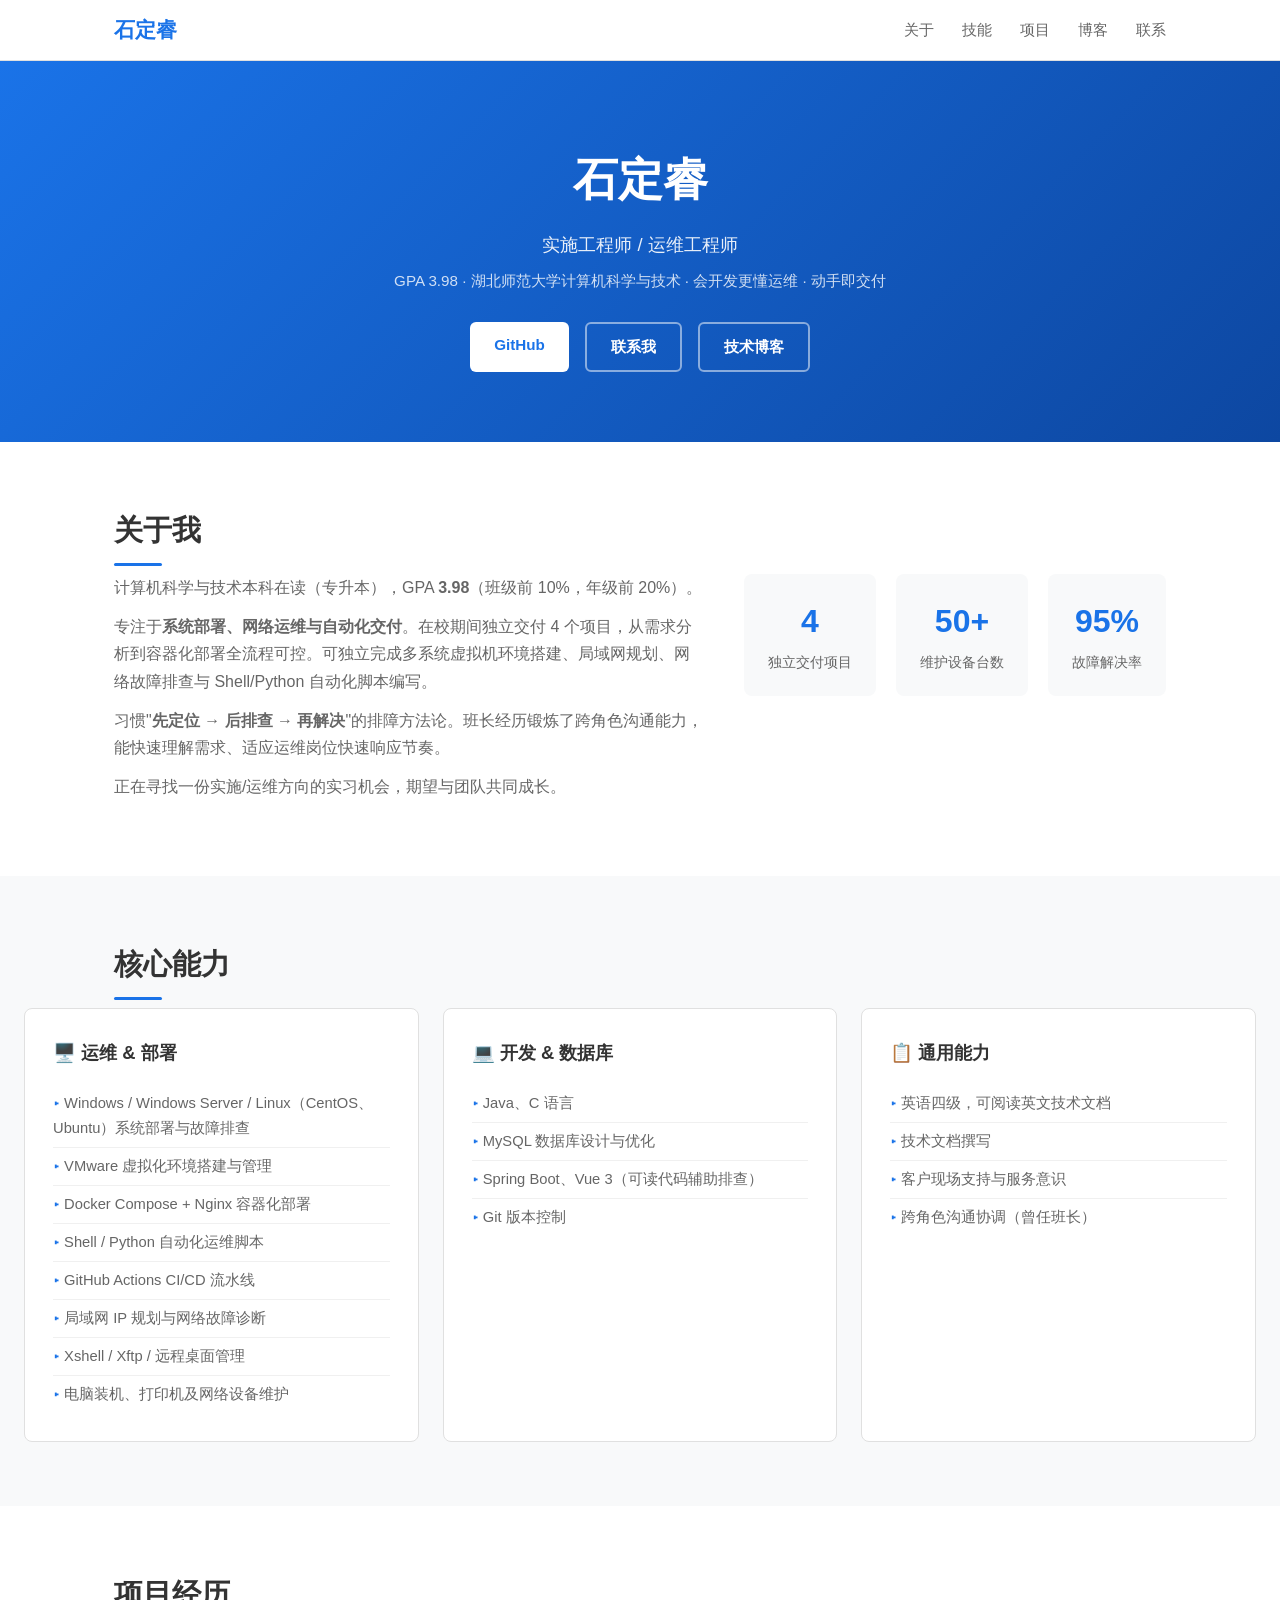
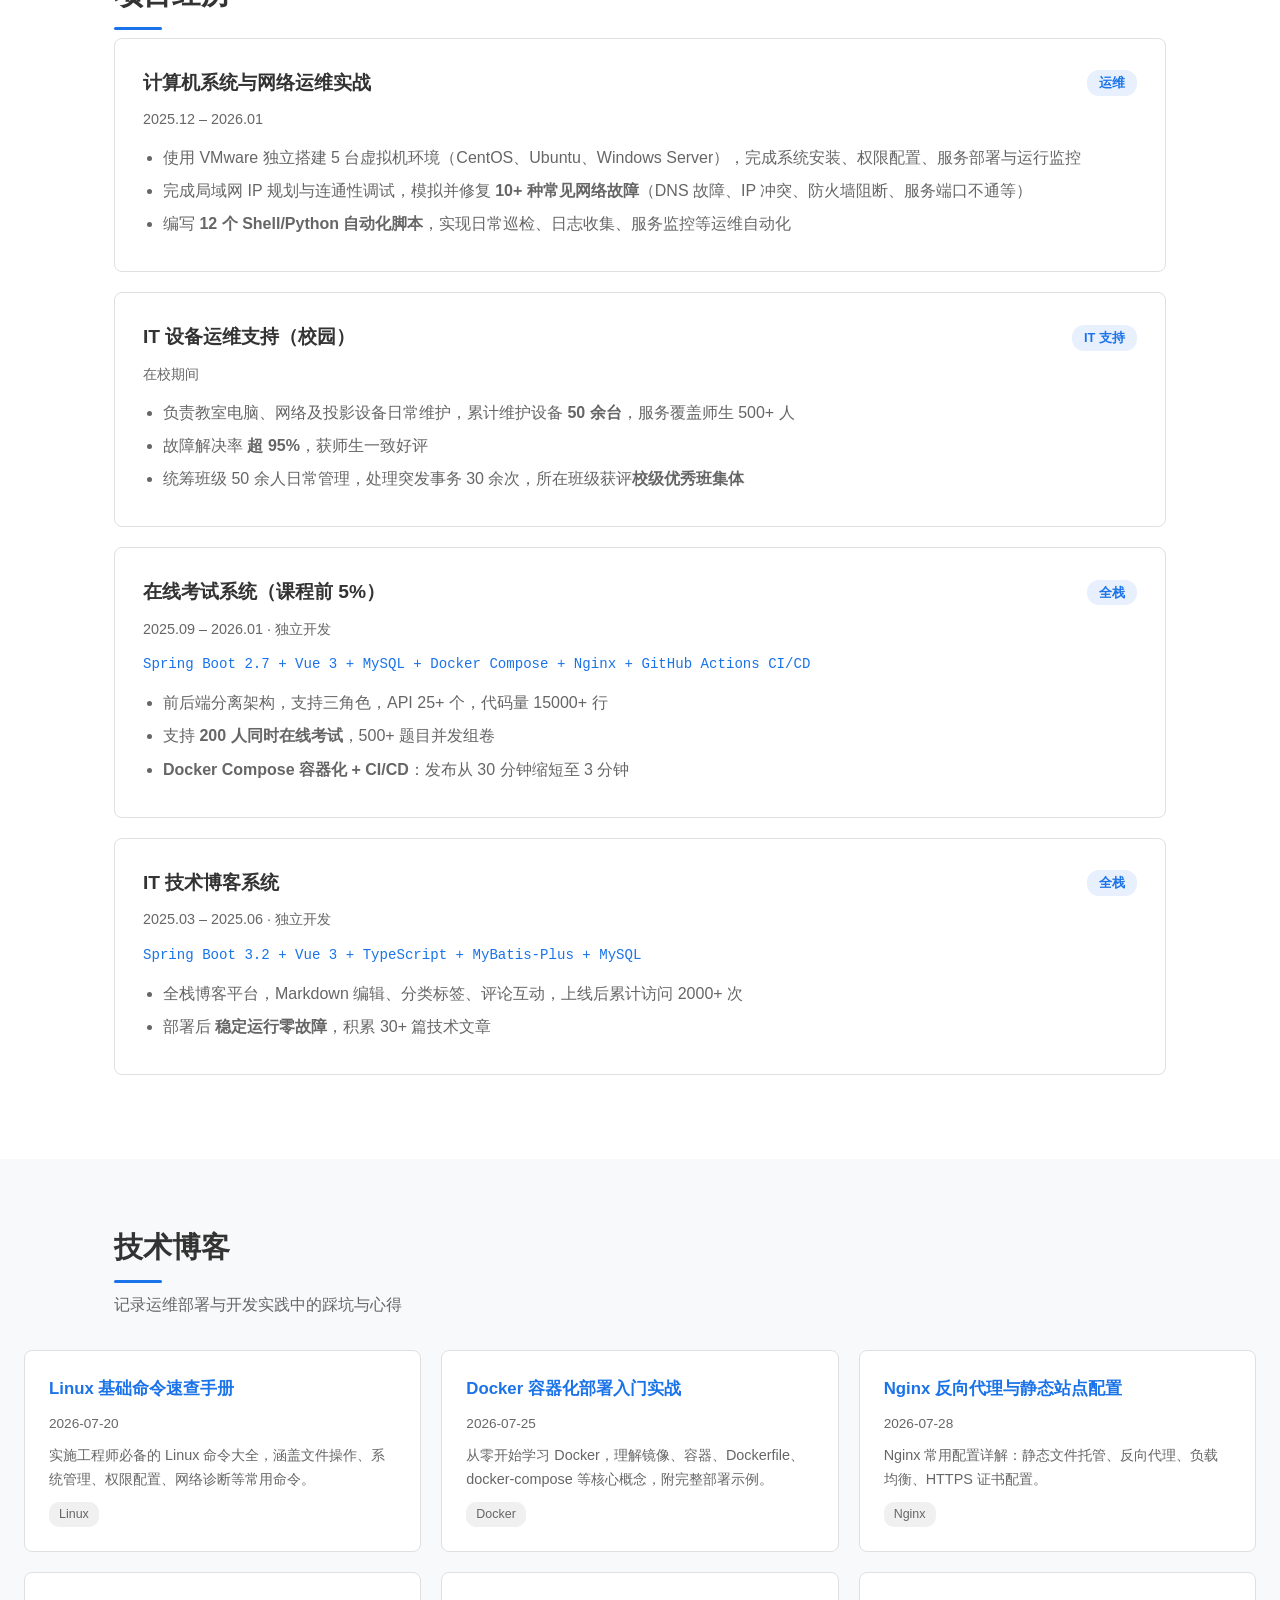
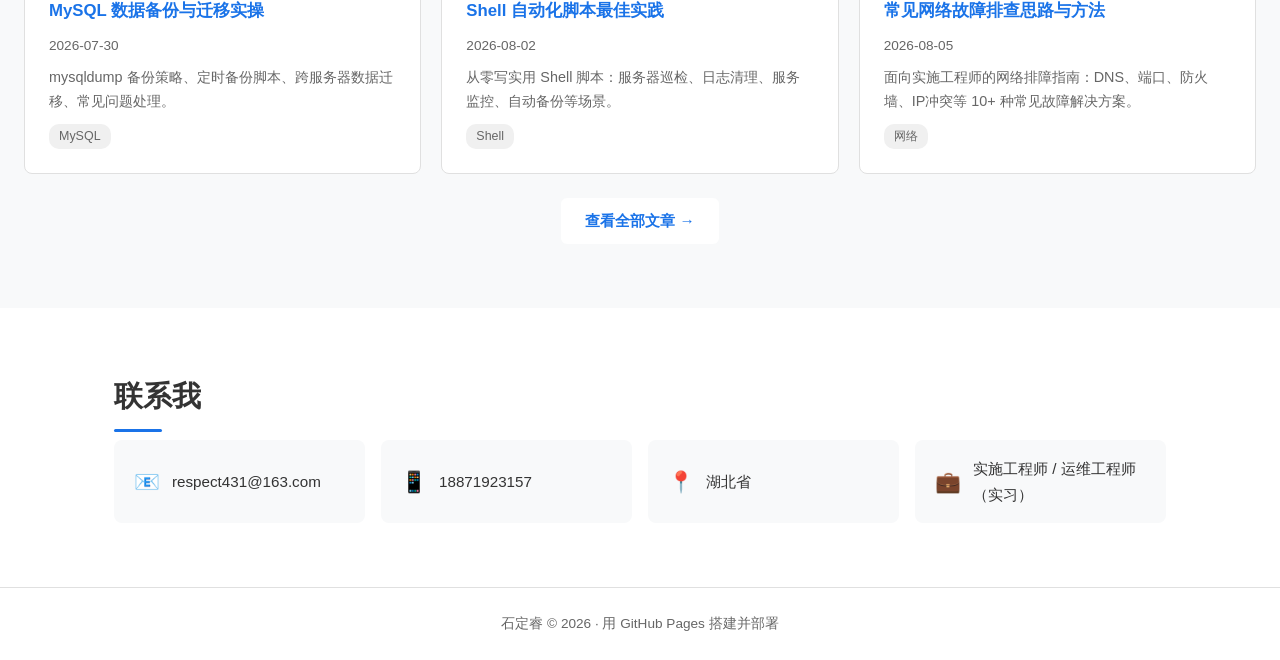
==== index.html @ 0caac41e "feat: 个人技术站点初始化 - HTML/CSS 响应式设计 - 6篇技术博客文章 - GitHub Actions 自动部署配置" ====
<!DOCTYPE html>
<html lang="zh-CN">
<head>
    <meta charset="UTF-8">
    <meta name="viewport" content="width=device-width, initial-scale=1.0">
    <title>石定睿 · 实施工程师 / 运维工程师</title>
    <link rel="stylesheet" href="style.css">
</head>
<body>
    <nav class="nav">
        <div class="nav-inner">
            <a href="#home" class="nav-brand">石定睿</a>
            <ul class="nav-links">
                <li><a href="#about">关于</a></li>
                <li><a href="#skills">技能</a></li>
                <li><a href="#projects">项目</a></li>
                <li><a href="#blog">博客</a></li>
                <li><a href="#contact">联系</a></li>
            </ul>
        </div>
    </nav>

    <header id="home" class="hero">
        <div class="hero-inner">
            <h1>石定睿</h1>
            <p class="hero-title">实施工程师 / 运维工程师</p>
            <p class="hero-bio">GPA 3.98 · 湖北师范大学计算机科学与技术 · 会开发更懂运维 · 动手即交付</p>
            <div class="hero-links">
                <a href="https://github.com/shidingrui" target="_blank" class="btn">GitHub</a>
                <a href="#contact" class="btn btn-outline">联系我</a>
                <a href="#blog" class="btn btn-outline">技术博客</a>
            </div>
        </div>
    </header>

    <main>
        <!-- 关于 -->
        <section id="about" class="section">
            <h2 class="section-title">关于我</h2>
            <div class="about-grid">
                <div class="about-text">
                    <p>计算机科学与技术本科在读（专升本），GPA <strong>3.98</strong>（班级前 10%，年级前 20%）。</p>
                    <p>专注于<strong>系统部署、网络运维与自动化交付</strong>。在校期间独立交付 4 个项目，从需求分析到容器化部署全流程可控。可独立完成多系统虚拟机环境搭建、局域网规划、网络故障排查与 Shell/Python 自动化脚本编写。</p>
                    <p>习惯"<strong>先定位 → 后排查 → 再解决</strong>"的排障方法论。班长经历锻炼了跨角色沟通能力，能快速理解需求、适应运维岗位快速响应节奏。</p>
                    <p>正在寻找一份实施/运维方向的实习机会，期望与团队共同成长。</p>
                </div>
                <div class="about-highlights">
                    <div class="highlight-card">
                        <span class="highlight-num">4</span>
                        <span class="highlight-label">独立交付项目</span>
                    </div>
                    <div class="highlight-card">
                        <span class="highlight-num">50+</span>
                        <span class="highlight-label">维护设备台数</span>
                    </div>
                    <div class="highlight-card">
                        <span class="highlight-num">95%</span>
                        <span class="highlight-label">故障解决率</span>
                    </div>
                </div>
            </div>
        </section>

        <!-- 技能 -->
        <section id="skills" class="section section-alt">
            <h2 class="section-title">核心能力</h2>
            <div class="skills-grid">
                <div class="skill-category">
                    <h3>🖥️ 运维 & 部署</h3>
                    <ul>
                        <li>Windows / Windows Server / Linux（CentOS、Ubuntu）系统部署与故障排查</li>
                        <li>VMware 虚拟化环境搭建与管理</li>
                        <li>Docker Compose + Nginx 容器化部署</li>
                        <li>Shell / Python 自动化运维脚本</li>
                        <li>GitHub Actions CI/CD 流水线</li>
                        <li>局域网 IP 规划与网络故障诊断</li>
                        <li>Xshell / Xftp / 远程桌面管理</li>
                        <li>电脑装机、打印机及网络设备维护</li>
                    </ul>
                </div>
                <div class="skill-category">
                    <h3>💻 开发 & 数据库</h3>
                    <ul>
                        <li>Java、C 语言</li>
                        <li>MySQL 数据库设计与优化</li>
                        <li>Spring Boot、Vue 3（可读代码辅助排查）</li>
                        <li>Git 版本控制</li>
                    </ul>
                </div>
                <div class="skill-category">
                    <h3>📋 通用能力</h3>
                    <ul>
                        <li>英语四级，可阅读英文技术文档</li>
                        <li>技术文档撰写</li>
                        <li>客户现场支持与服务意识</li>
                        <li>跨角色沟通协调（曾任班长）</li>
                    </ul>
                </div>
            </div>
        </section>

        <!-- 项目 -->
        <section id="projects" class="section">
            <h2 class="section-title">项目经历</h2>

            <div class="project-card">
                <div class="project-header">
                    <h3>计算机系统与网络运维实战</h3>
                    <span class="project-tag">运维</span>
                </div>
                <p class="project-time">2025.12 – 2026.01</p>
                <ul>
                    <li>使用 VMware 独立搭建 5 台虚拟机环境（CentOS、Ubuntu、Windows Server），完成系统安装、权限配置、服务部署与运行监控</li>
                    <li>完成局域网 IP 规划与连通性调试，模拟并修复 <strong>10+ 种常见网络故障</strong>（DNS 故障、IP 冲突、防火墙阻断、服务端口不通等）</li>
                    <li>编写 <strong>12 个 Shell/Python 自动化脚本</strong>，实现日常巡检、日志收集、服务监控等运维自动化</li>
                </ul>
            </div>

            <div class="project-card">
                <div class="project-header">
                    <h3>IT 设备运维支持（校园）</h3>
                    <span class="project-tag">IT 支持</span>
                </div>
                <p class="project-time">在校期间</p>
                <ul>
                    <li>负责教室电脑、网络及投影设备日常维护，累计维护设备 <strong>50 余台</strong>，服务覆盖师生 500+ 人</li>
                    <li>故障解决率 <strong>超 95%</strong>，获师生一致好评</li>
                    <li>统筹班级 50 余人日常管理，处理突发事务 30 余次，所在班级获评<strong>校级优秀班集体</strong></li>
                </ul>
            </div>

            <div class="project-card">
                <div class="project-header">
                    <h3>在线考试系统（课程前 5%）</h3>
                    <span class="project-tag">全栈</span>
                </div>
                <p class="project-time">2025.09 – 2026.01 · 独立开发</p>
                <p class="project-tech">Spring Boot 2.7 + Vue 3 + MySQL + Docker Compose + Nginx + GitHub Actions CI/CD</p>
                <ul>
                    <li>前后端分离架构，支持三角色，API 25+ 个，代码量 15000+ 行</li>
                    <li>支持 <strong>200 人同时在线考试</strong>，500+ 题目并发组卷</li>
                    <li><strong>Docker Compose 容器化 + CI/CD</strong>：发布从 30 分钟缩短至 3 分钟</li>
                </ul>
            </div>

            <div class="project-card">
                <div class="project-header">
                    <h3>IT 技术博客系统</h3>
                    <span class="project-tag">全栈</span>
                </div>
                <p class="project-time">2025.03 – 2025.06 · 独立开发</p>
                <p class="project-tech">Spring Boot 3.2 + Vue 3 + TypeScript + MyBatis-Plus + MySQL</p>
                <ul>
                    <li>全栈博客平台，Markdown 编辑、分类标签、评论互动，上线后累计访问 2000+ 次</li>
                    <li>部署后 <strong>稳定运行零故障</strong>，积累 30+ 篇技术文章</li>
                </ul>
            </div>
        </section>

        <!-- 博客 -->
        <section id="blog" class="section section-alt">
            <h2 class="section-title">技术博客</h2>
            <p class="section-desc">记录运维部署与开发实践中的踩坑与心得</p>
            <div class="blog-grid" id="blog-list">
                <!-- JS 动态填充 -->
            </div>
            <div class="blog-more">
                <a href="blog/" class="btn">查看全部文章 →</a>
            </div>
        </section>

        <!-- 联系 -->
        <section id="contact" class="section">
            <h2 class="section-title">联系我</h2>
            <div class="contact-grid">
                <div class="contact-item">
                    <span class="contact-icon">📧</span>
                    <span>respect431@163.com</span>
                </div>
                <div class="contact-item">
                    <span class="contact-icon">📱</span>
                    <span>18871923157</span>
                </div>
                <div class="contact-item">
                    <span class="contact-icon">📍</span>
                    <span>湖北省</span>
                </div>
                <div class="contact-item">
                    <span class="contact-icon">💼</span>
                    <span>实施工程师 / 运维工程师（实习）</span>
                </div>
            </div>
        </section>
    </main>

    <footer>
        <p>石定睿 © 2026 · 用 GitHub Pages 搭建并部署</p>
    </footer>

    <script src="app.js"></script>
</body>
</html>
---- style.css ----
/* ========== 全局样式 ========== */
* { margin: 0; padding: 0; box-sizing: border-box; }

:root {
    --primary: #1a73e8;
    --primary-dark: #1557b0;
    --bg: #ffffff;
    --bg-alt: #f8f9fa;
    --text: #333333;
    --text-light: #666666;
    --border: #e0e0e0;
    --shadow: 0 2px 12px rgba(0,0,0,0.08);
    --radius: 8px;
}

html { scroll-behavior: smooth; }

body {
    font-family: -apple-system, BlinkMacSystemFont, "Segoe UI", "PingFang SC", "Microsoft YaHei", sans-serif;
    color: var(--text);
    line-height: 1.7;
    background: var(--bg);
}

/* ========== 导航栏 ========== */
.nav {
    position: sticky; top: 0; z-index: 100;
    background: rgba(255,255,255,0.95);
    backdrop-filter: blur(10px);
    border-bottom: 1px solid var(--border);
}
.nav-inner {
    max-width: 1100px; margin: 0 auto;
    display: flex; justify-content: space-between; align-items: center;
    padding: 0 24px; height: 60px;
}
.nav-brand {
    font-size: 1.3rem; font-weight: 700; color: var(--primary);
    text-decoration: none;
}
.nav-links { display: flex; list-style: none; gap: 28px; }
.nav-links a {
    text-decoration: none; color: var(--text-light);
    font-size: 0.95rem; transition: color 0.2s;
}
.nav-links a:hover { color: var(--primary); }

/* ========== Hero 区域 ========== */
.hero {
    background: linear-gradient(135deg, #1a73e8 0%, #0d47a1 100%);
    color: #fff; text-align: center; padding: 80px 24px 70px;
}
.hero h1 { font-size: 2.8rem; font-weight: 800; margin-bottom: 12px; }
.hero-title { font-size: 1.15rem; opacity: 0.9; margin-bottom: 8px; }
.hero-bio { font-size: 0.95rem; opacity: 0.8; margin-bottom: 28px; }
.hero-links { display: flex; justify-content: center; gap: 16px; flex-wrap: wrap; }

.btn {
    display: inline-block; padding: 10px 24px;
    background: #fff; color: var(--primary);
    text-decoration: none; border-radius: 6px;
    font-weight: 600; font-size: 0.95rem;
    transition: transform 0.2s, box-shadow 0.2s;
}
.btn:hover { transform: translateY(-2px); box-shadow: 0 4px 16px rgba(0,0,0,0.2); }
.btn-outline { background: transparent; color: #fff; border: 2px solid rgba(255,255,255,0.5); }
.btn-outline:hover { border-color: #fff; }

/* ========== Section 通用 ========== */
.section { max-width: 1100px; margin: 0 auto; padding: 64px 24px; }
.section-alt { background: var(--bg-alt); max-width: 100%; }
.section-alt .section-title,
.section-alt .section-desc { max-width: 1100px; margin-left: auto; margin-right: auto; padding: 0 24px; }
.section-title { font-size: 1.8rem; font-weight: 700; margin-bottom: 8px; position: relative; }
.section-title::after {
    content: ''; display: block;
    width: 48px; height: 3px;
    background: var(--primary); margin-top: 8px; border-radius: 2px;
}
.section-desc { color: var(--text-light); margin-bottom: 32px; }

/* ========== 关于我 ========== */
.about-grid {
    display: grid; grid-template-columns: 1fr auto; gap: 40px; align-items: start;
}
.about-text p { margin-bottom: 12px; color: var(--text-light); }
.about-highlights { display: flex; gap: 20px; }
.highlight-card {
    text-align: center;
    background: var(--bg-alt); padding: 20px 24px;
    border-radius: var(--radius); min-width: 100px;
}
.highlight-num {
    display: block; font-size: 2rem; font-weight: 800;
    color: var(--primary);
}
.highlight-label { font-size: 0.85rem; color: var(--text-light); }

/* ========== 技能 ========== */
.skills-grid { display: grid; grid-template-columns: repeat(auto-fit, minmax(300px, 1fr)); gap: 24px; }
.skill-category {
    background: #fff; padding: 28px;
    border-radius: var(--radius); border: 1px solid var(--border);
}
.skill-category h3 { font-size: 1.15rem; margin-bottom: 16px; }
.skill-category ul { list-style: none; }
.skill-category li {
    padding: 6px 0; color: var(--text-light); font-size: 0.92rem;
    border-bottom: 1px solid #f0f0f0;
}
.skill-category li:last-child { border-bottom: none; }
.skill-category li::before { content: '▸ '; color: var(--primary); }

/* ========== 项目卡片 ========== */
.project-card {
    background: #fff; border: 1px solid var(--border);
    border-radius: var(--radius); padding: 28px; margin-bottom: 20px;
    transition: box-shadow 0.2s;
}
.project-card:hover { box-shadow: var(--shadow); }
.project-header { display: flex; justify-content: space-between; align-items: center; margin-bottom: 8px; }
.project-header h3 { font-size: 1.2rem; }
.project-tag {
    display: inline-block; background: #e8f0fe; color: var(--primary);
    padding: 2px 12px; border-radius: 12px; font-size: 0.8rem; font-weight: 600;
}
.project-time { color: var(--text-light); font-size: 0.9rem; margin-bottom: 12px; }
.project-tech { color: var(--primary); font-size: 0.88rem; margin-bottom: 12px; font-family: monospace; }
.project-card ul { padding-left: 20px; }
.project-card li { margin-bottom: 6px; color: var(--text-light); }

/* ========== 博客 ========== */
.blog-grid { display: grid; grid-template-columns: repeat(auto-fit, minmax(300px, 1fr)); gap: 20px; }
.blog-card {
    background: #fff; border: 1px solid var(--border);
    border-radius: var(--radius); padding: 24px;
    transition: transform 0.2s, box-shadow 0.2s;
    text-decoration: none; color: var(--text); display: block;
}
.blog-card:hover { transform: translateY(-4px); box-shadow: var(--shadow); }
.blog-card h3 { font-size: 1.05rem; margin-bottom: 8px; color: var(--primary); }
.blog-card .blog-date { font-size: 0.85rem; color: var(--text-light); margin-bottom: 8px; }
.blog-card .blog-desc { font-size: 0.9rem; color: var(--text-light); }
.blog-card .blog-tag {
    display: inline-block; background: #f0f0f0;
    padding: 2px 10px; border-radius: 10px; font-size: 0.78rem;
    color: var(--text-light); margin-top: 10px;
}
.blog-more { text-align: center; margin-top: 24px; }

/* ========== 联系 ========== */
.contact-grid { display: grid; grid-template-columns: repeat(auto-fit, minmax(220px, 1fr)); gap: 16px; }
.contact-item {
    display: flex; align-items: center; gap: 12px;
    background: var(--bg-alt); padding: 16px 20px;
    border-radius: var(--radius); font-size: 0.95rem;
}
.contact-icon { font-size: 1.3rem; }

/* ========== Footer ========== */
footer {
    text-align: center; padding: 24px;
    color: var(--text-light); font-size: 0.85rem;
    border-top: 1px solid var(--border);
}

/* ========== 响应式 ========== */
@media (max-width: 768px) {
    .hero h1 { font-size: 2rem; }
    .nav-links { display: none; }
    .about-grid { grid-template-columns: 1fr; }
    .about-highlights { justify-content: center; }
    .skills-grid { grid-template-columns: 1fr; }
    .blog-grid { grid-template-columns: 1fr; }
}
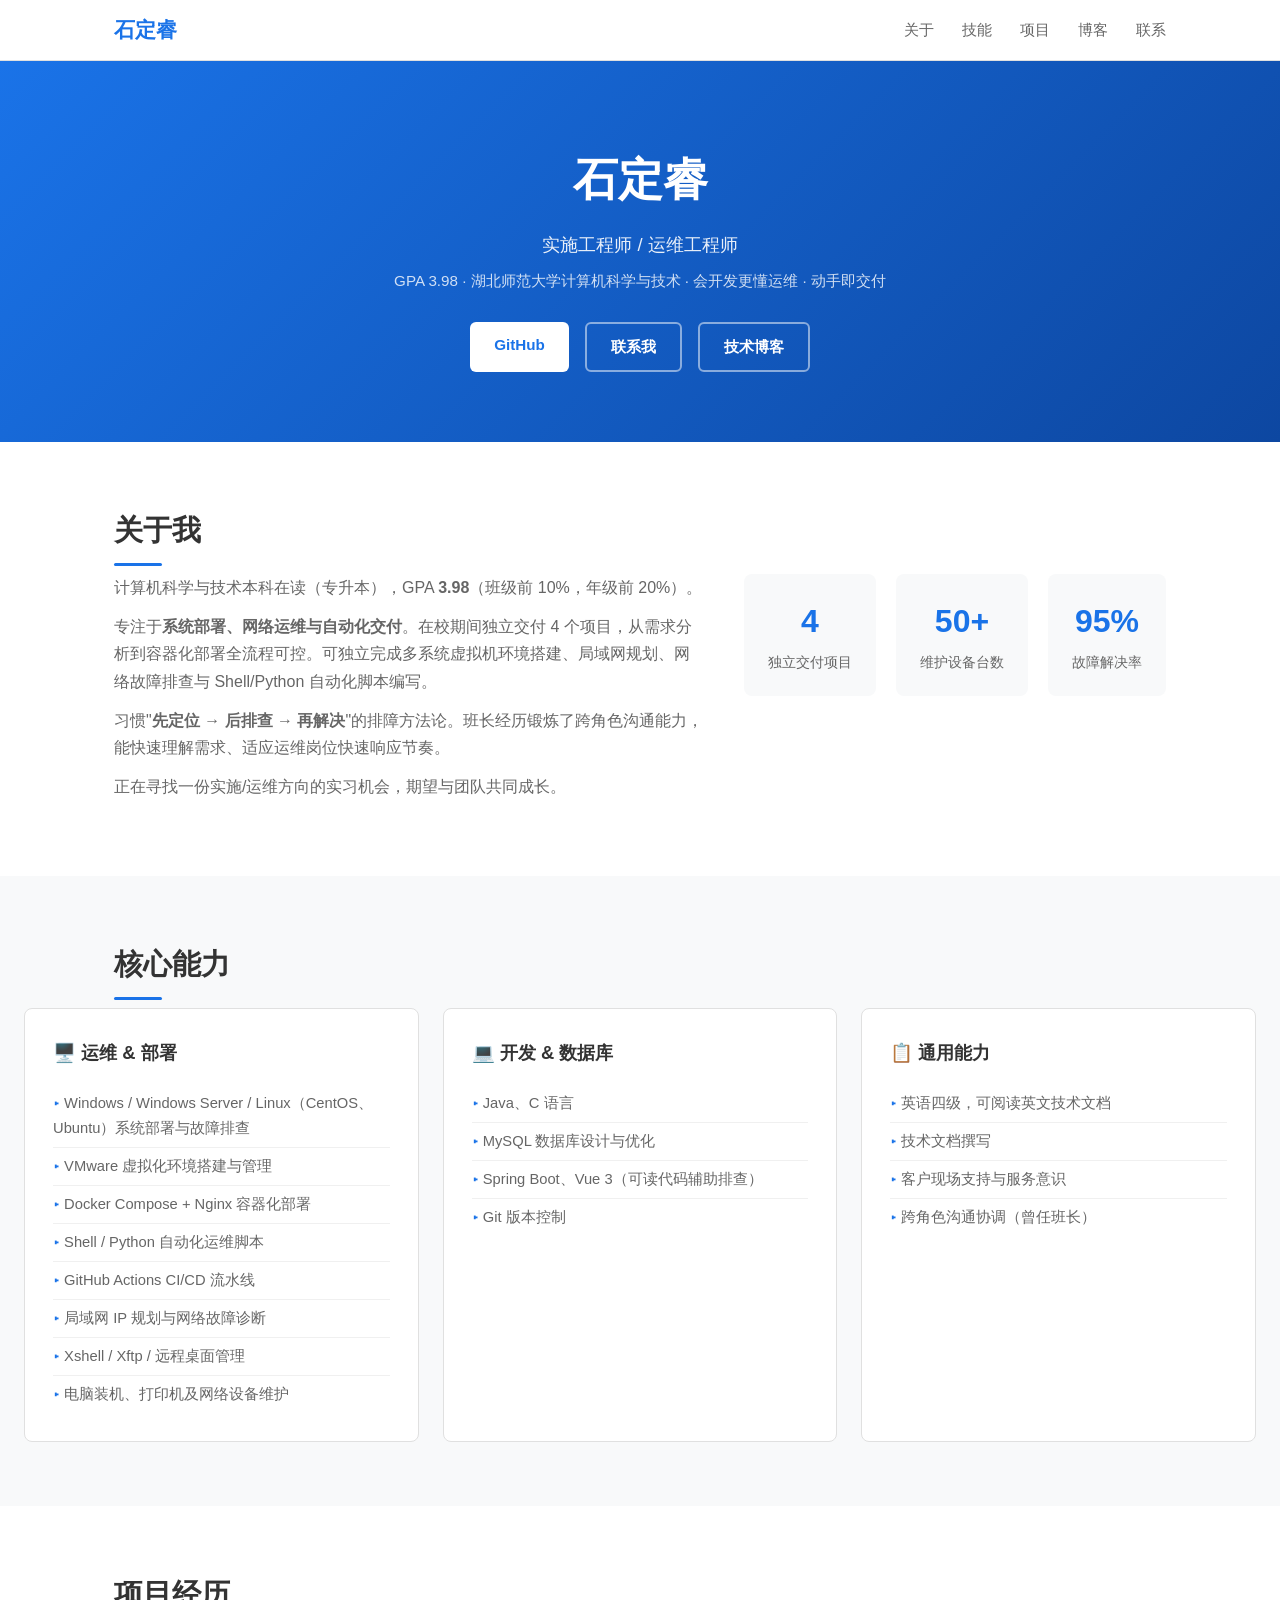
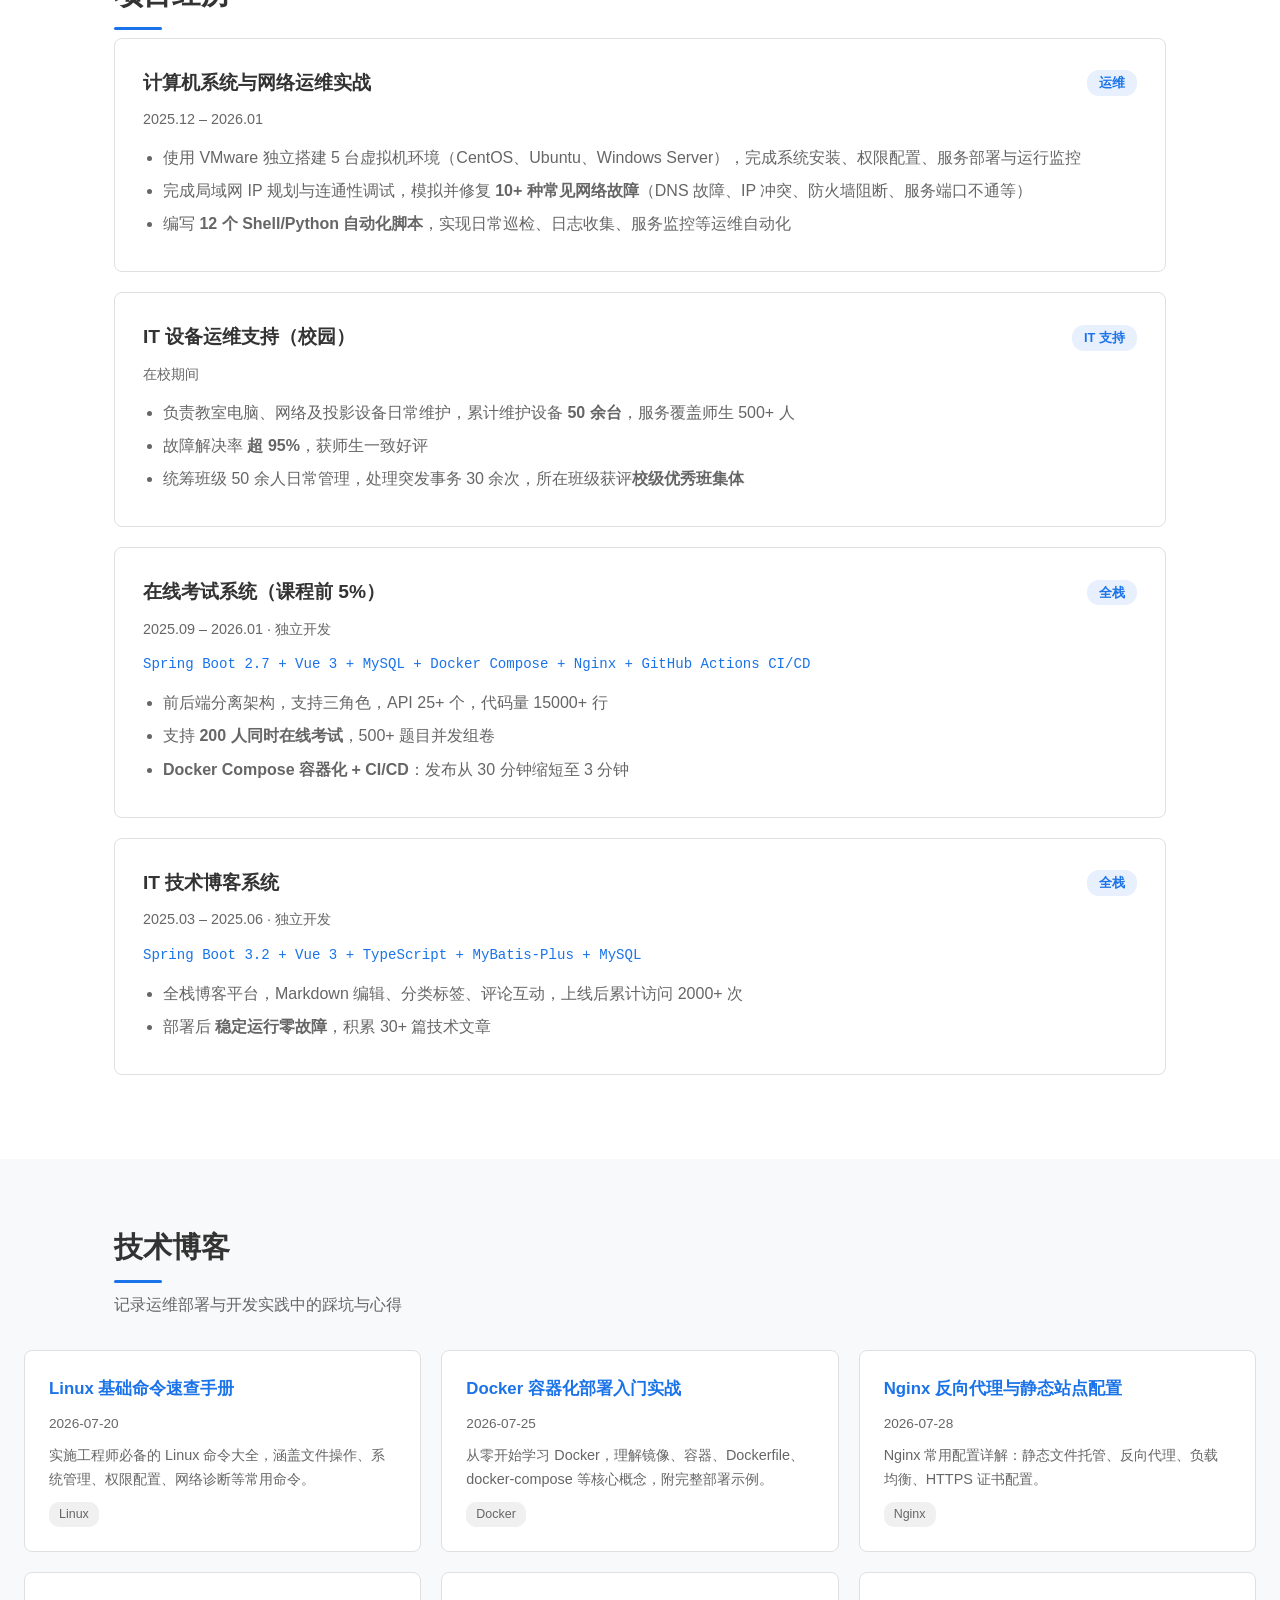
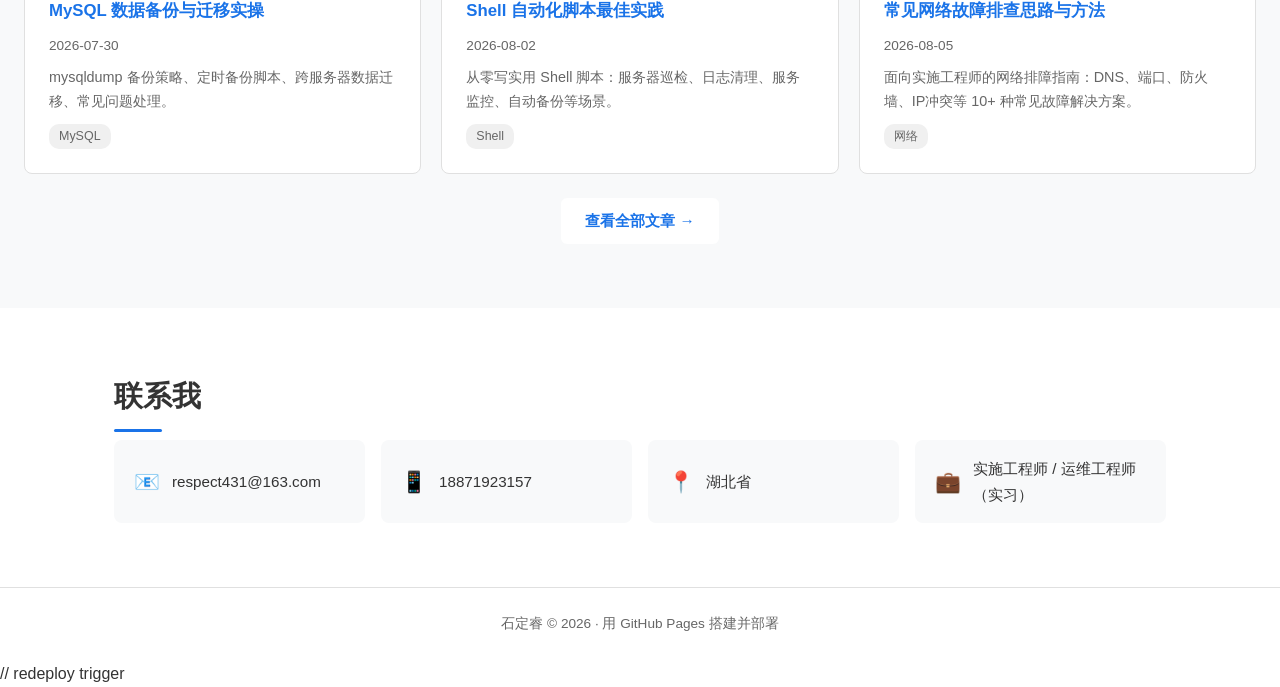
==== commit 67d6b66e: "chore: 触发重新部署" ====
--- a/index.html
+++ b/index.html
@@ -200,3 +200,6 @@
     <script src="app.js"></script>
 </body>
 </html>
+/ /   r e d e p l o y   t r i g g e r + 
+ 
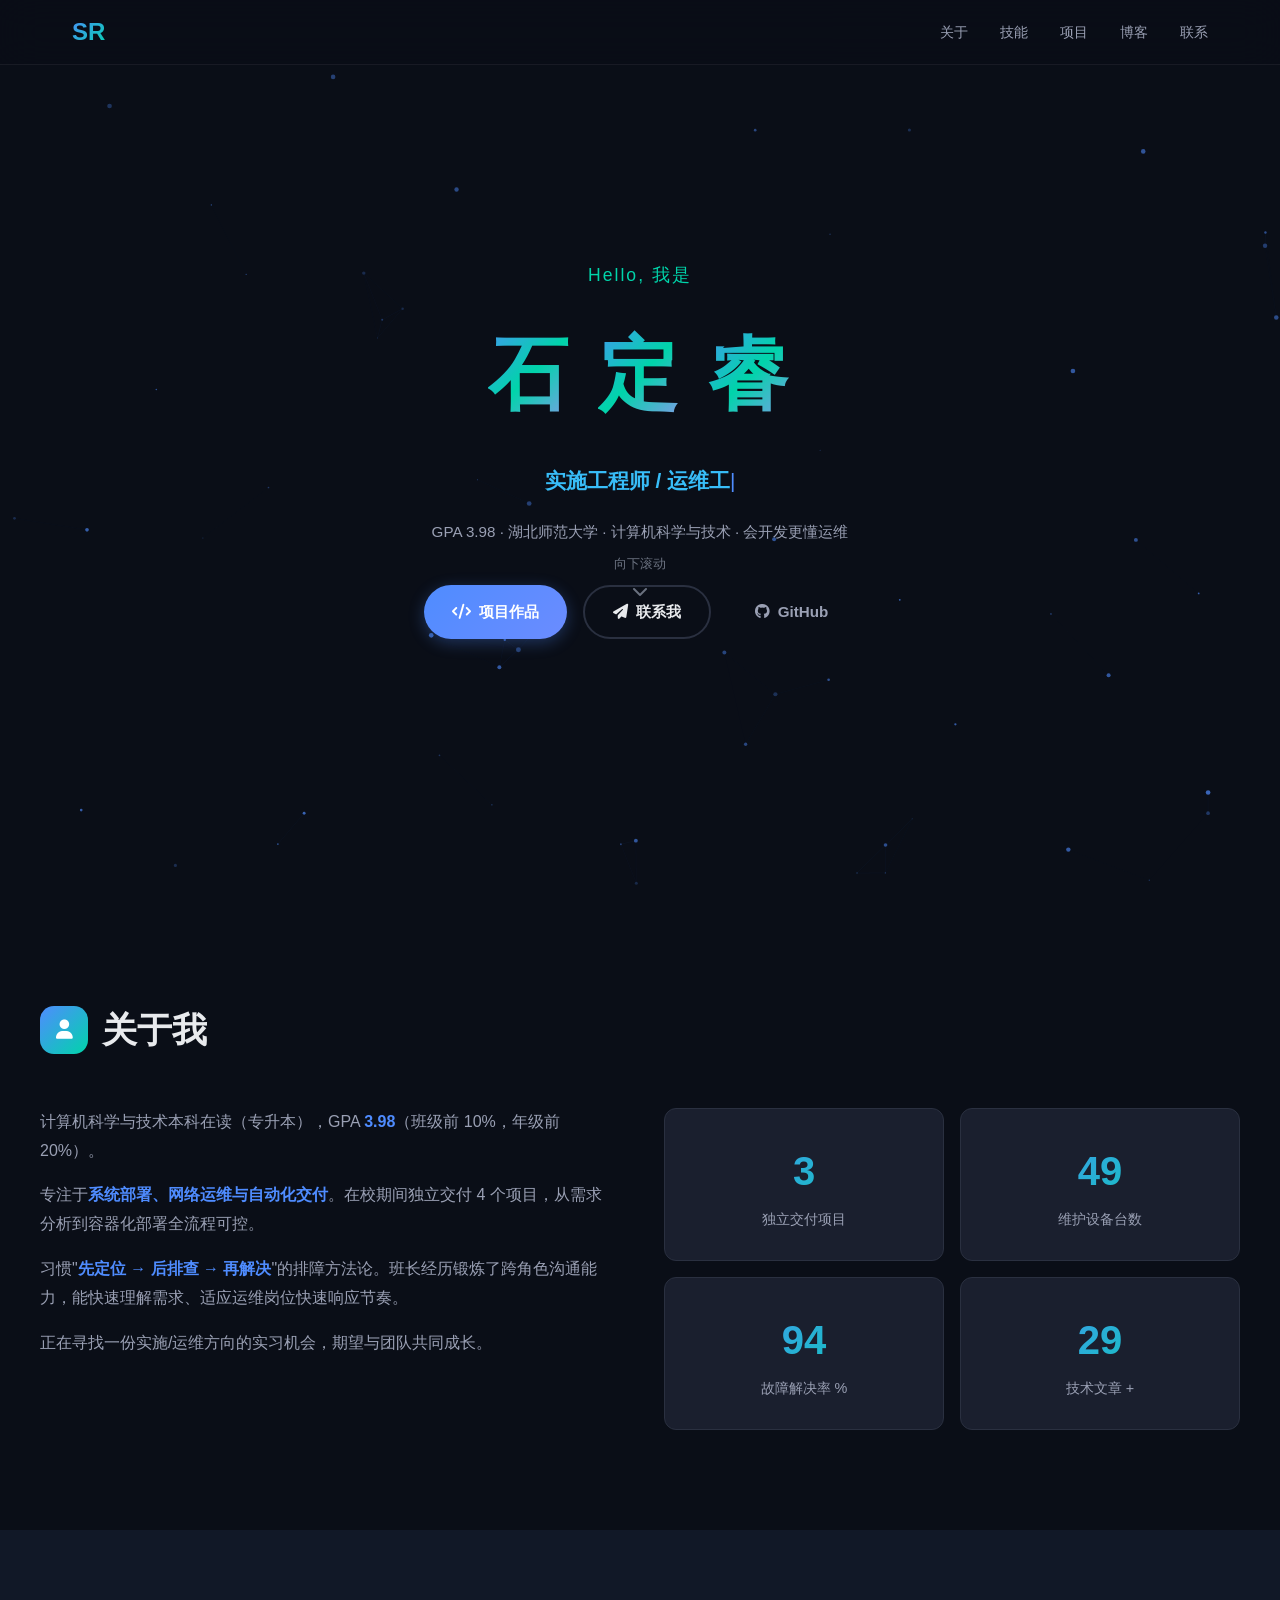
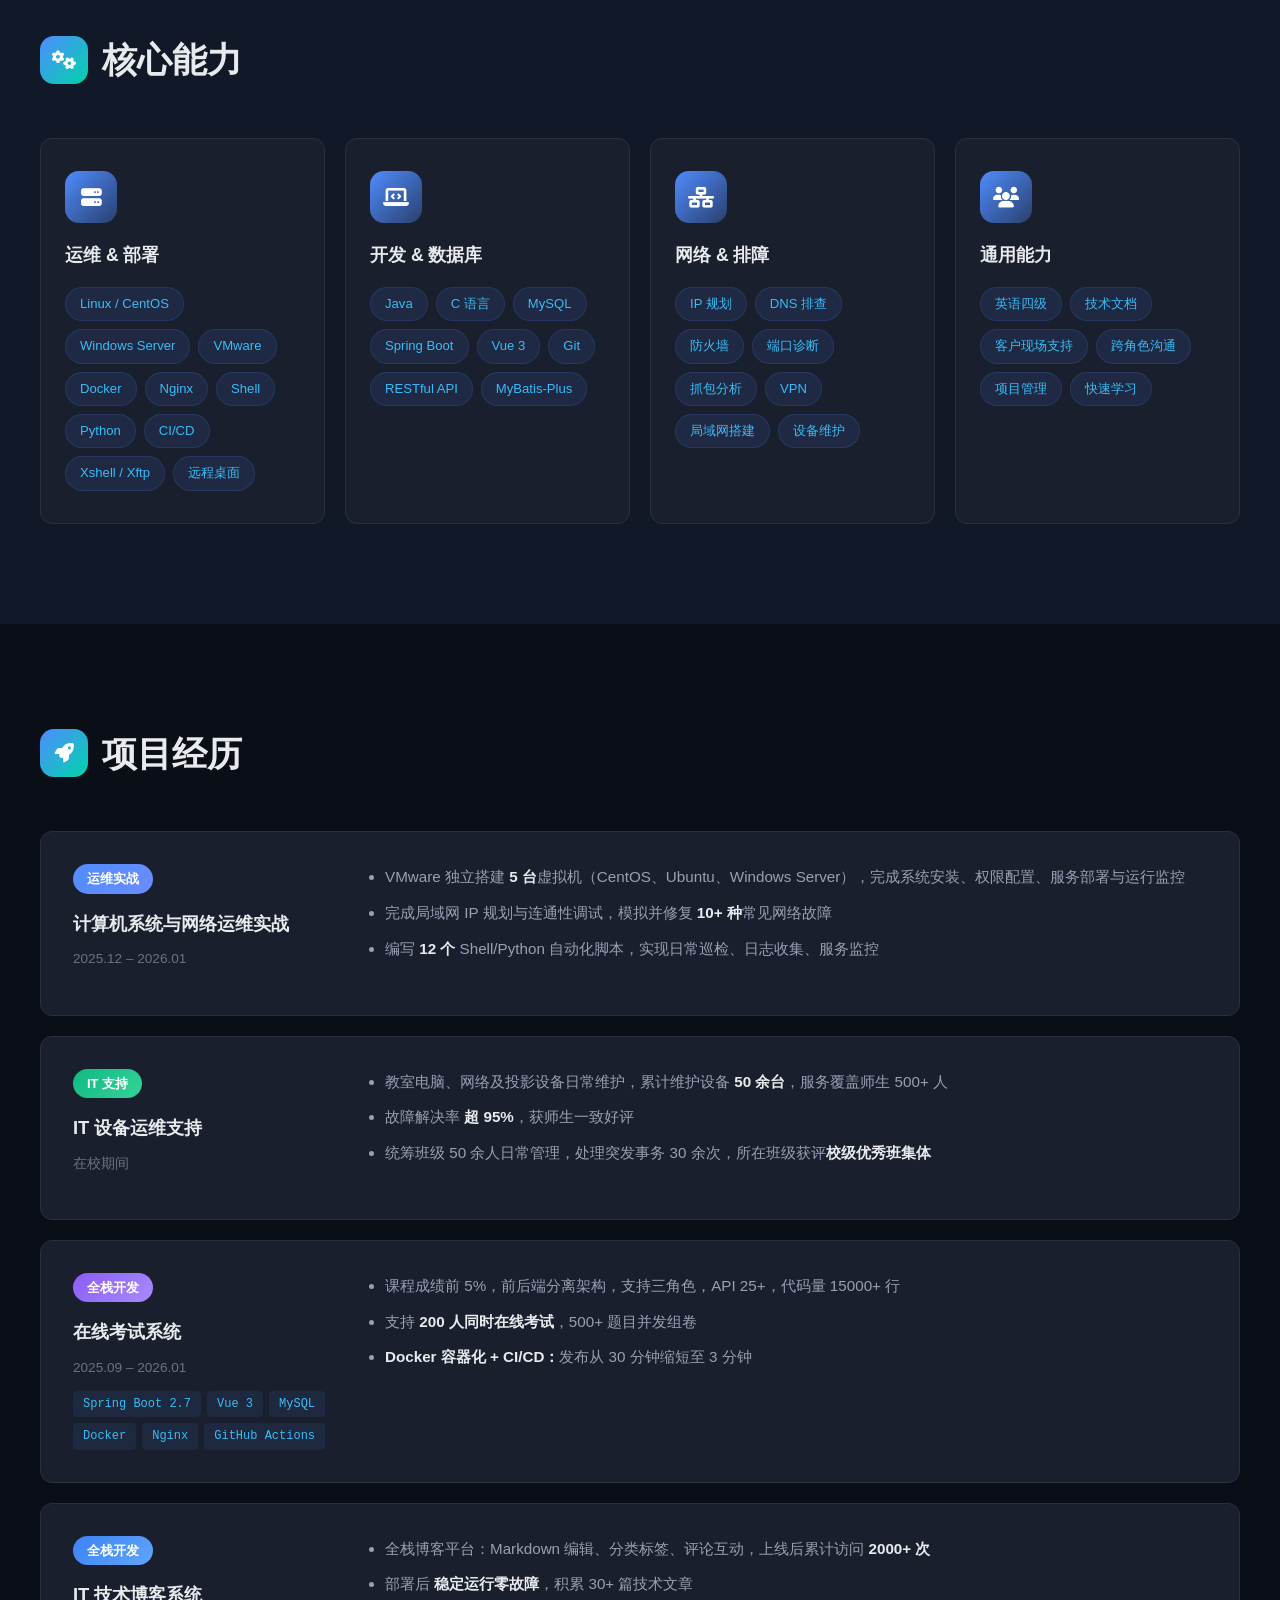
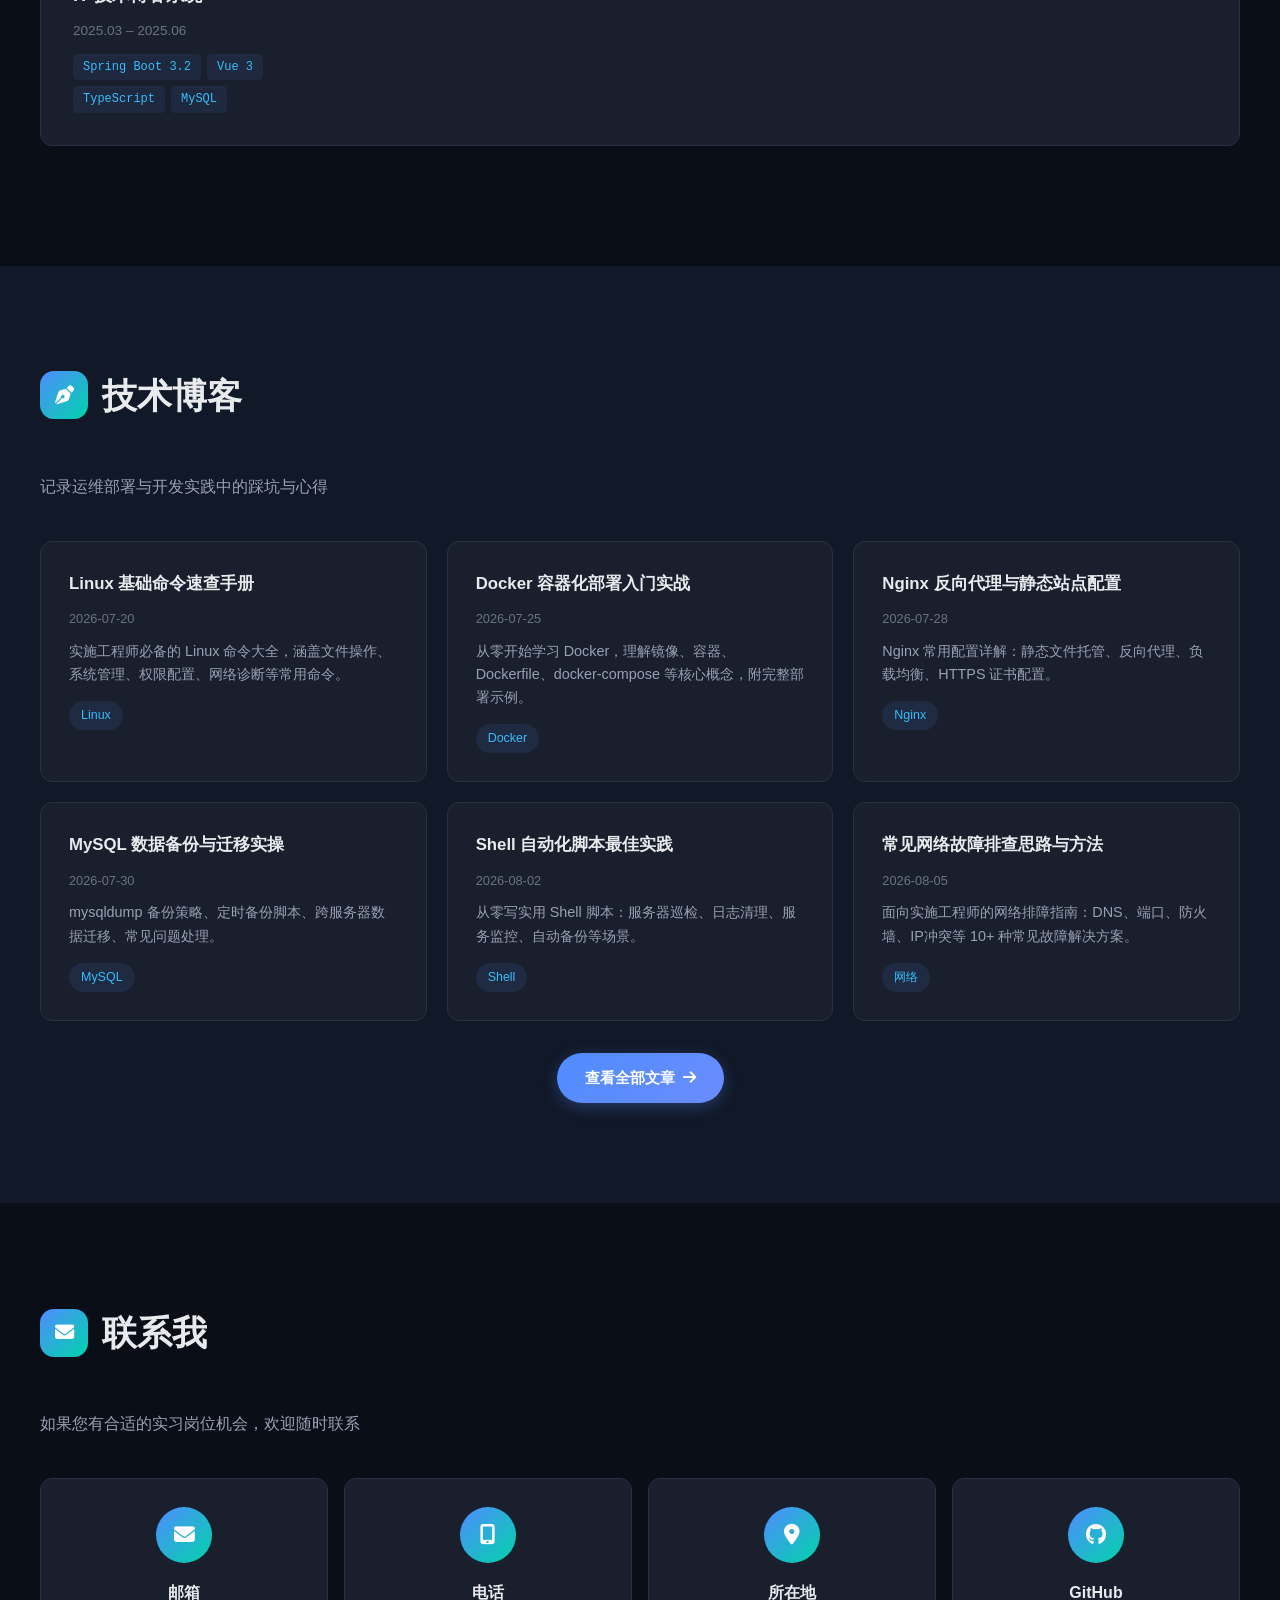
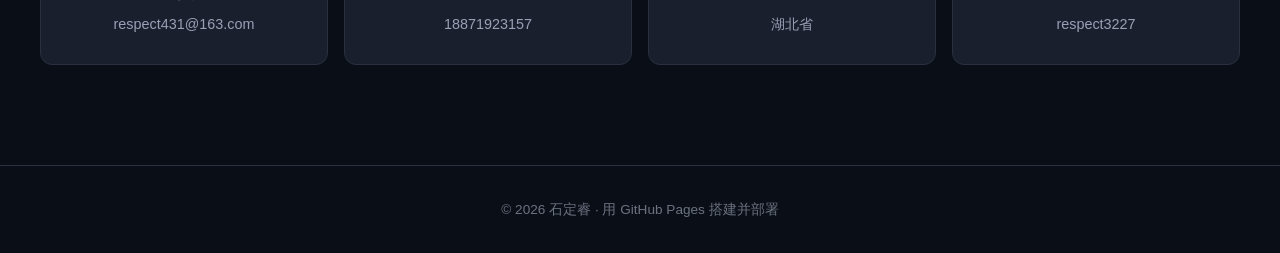
==== commit 74ee65de: "feat: 全面重设计 - 深色科技风/粒子背景/打字机效果/滚动动画/数字计数" ====
--- a/index.html
+++ b/index.html
@@ -5,11 +5,16 @@
     <meta name="viewport" content="width=device-width, initial-scale=1.0">
     <title>石定睿 · 实施工程师 / 运维工程师</title>
     <link rel="stylesheet" href="style.css">
+    <link rel="stylesheet" href="https://cdnjs.cloudflare.com/ajax/libs/font-awesome/6.5.1/css/all.min.css">
 </head>
 <body>
-    <nav class="nav">
+    <!-- 粒子背景画布 -->
+    <canvas id="particles"></canvas>
+
+    <!-- 导航栏 -->
+    <nav class="nav" id="navbar">
         <div class="nav-inner">
-            <a href="#home" class="nav-brand">石定睿</a>
+            <a href="#home" class="nav-brand">SR</a>
             <ul class="nav-links">
                 <li><a href="#about">关于</a></li>
                 <li><a href="#skills">技能</a></li>
@@ -17,18 +22,37 @@
                 <li><a href="#blog">博客</a></li>
                 <li><a href="#contact">联系</a></li>
             </ul>
+            <button class="menu-toggle" id="menuToggle"><i class="fas fa-bars"></i></button>
         </div>
     </nav>
 
+    <!-- Hero 全屏首屏 -->
     <header id="home" class="hero">
         <div class="hero-inner">
-            <h1>石定睿</h1>
-            <p class="hero-title">实施工程师 / 运维工程师</p>
-            <p class="hero-bio">GPA 3.98 · 湖北师范大学计算机科学与技术 · 会开发更懂运维 · 动手即交付</p>
-            <div class="hero-links">
-                <a href="https://github.com/shidingrui" target="_blank" class="btn">GitHub</a>
-                <a href="#contact" class="btn btn-outline">联系我</a>
-                <a href="#blog" class="btn btn-outline">技术博客</a>
+            <p class="hero-greeting">Hello, 我是</p>
+            <h1 class="hero-name">
+                <span class="name-char" style="animation-delay: 0s">石</span>
+                <span class="name-char" style="animation-delay: 0.1s">定</span>
+                <span class="name-char" style="animation-delay: 0.2s">睿</span>
+            </h1>
+            <div class="typing-wrap">
+                <span class="typing-text"></span><span class="typing-cursor">|</span>
+            </div>
+            <p class="hero-desc">GPA 3.98 · 湖北师范大学 · 计算机科学与技术 · 会开发更懂运维</p>
+            <div class="hero-cta">
+                <a href="#projects" class="btn btn-primary">
+                    <i class="fas fa-code"></i> 项目作品
+                </a>
+                <a href="#contact" class="btn btn-outline">
+                    <i class="fas fa-paper-plane"></i> 联系我
+                </a>
+                <a href="https://github.com/respect3227" target="_blank" class="btn btn-ghost">
+                    <i class="fab fa-github"></i> GitHub
+                </a>
+            </div>
+            <div class="scroll-indicator">
+                <span>向下滚动</span>
+                <i class="fas fa-chevron-down"></i>
             </div>
         </div>
     </header>
@@ -36,170 +60,217 @@
     <main>
         <!-- 关于 -->
         <section id="about" class="section">
-            <h2 class="section-title">关于我</h2>
-            <div class="about-grid">
-                <div class="about-text">
-                    <p>计算机科学与技术本科在读（专升本），GPA <strong>3.98</strong>（班级前 10%，年级前 20%）。</p>
-                    <p>专注于<strong>系统部署、网络运维与自动化交付</strong>。在校期间独立交付 4 个项目，从需求分析到容器化部署全流程可控。可独立完成多系统虚拟机环境搭建、局域网规划、网络故障排查与 Shell/Python 自动化脚本编写。</p>
-                    <p>习惯"<strong>先定位 → 后排查 → 再解决</strong>"的排障方法论。班长经历锻炼了跨角色沟通能力，能快速理解需求、适应运维岗位快速响应节奏。</p>
-                    <p>正在寻找一份实施/运维方向的实习机会，期望与团队共同成长。</p>
-                </div>
-                <div class="about-highlights">
-                    <div class="highlight-card">
-                        <span class="highlight-num">4</span>
-                        <span class="highlight-label">独立交付项目</span>
-                    </div>
-                    <div class="highlight-card">
-                        <span class="highlight-num">50+</span>
-                        <span class="highlight-label">维护设备台数</span>
-                    </div>
-                    <div class="highlight-card">
-                        <span class="highlight-num">95%</span>
-                        <span class="highlight-label">故障解决率</span>
+            <div class="section-inner">
+                <h2 class="section-title">
+                    <span class="title-icon"><i class="fas fa-user"></i></span>
+                    关于我
+                </h2>
+                <div class="about-grid">
+                    <div class="about-text">
+                        <p>计算机科学与技术本科在读（专升本），GPA <strong>3.98</strong>（班级前 10%，年级前 20%）。</p>
+                        <p>专注于<strong>系统部署、网络运维与自动化交付</strong>。在校期间独立交付 4 个项目，从需求分析到容器化部署全流程可控。</p>
+                        <p>习惯"<strong>先定位 → 后排查 → 再解决</strong>"的排障方法论。班长经历锻炼了跨角色沟通能力，能快速理解需求、适应运维岗位快速响应节奏。</p>
+                        <p>正在寻找一份实施/运维方向的实习机会，期望与团队共同成长。</p>
+                    </div>
+                    <div class="about-stats">
+                        <div class="stat-card">
+                            <span class="stat-num" data-count="4">0</span>
+                            <span class="stat-label">独立交付项目</span>
+                        </div>
+                        <div class="stat-card">
+                            <span class="stat-num" data-count="50">0</span>
+                            <span class="stat-label">维护设备台数</span>
+                        </div>
+                        <div class="stat-card">
+                            <span class="stat-num" data-count="95">0</span>
+                            <span class="stat-label">故障解决率 %</span>
+                        </div>
+                        <div class="stat-card">
+                            <span class="stat-num" data-count="30">0</span>
+                            <span class="stat-label">技术文章 +</span>
+                        </div>
                     </div>
                 </div>
             </div>
         </section>
 
         <!-- 技能 -->
-        <section id="skills" class="section section-alt">
-            <h2 class="section-title">核心能力</h2>
-            <div class="skills-grid">
-                <div class="skill-category">
-                    <h3>🖥️ 运维 & 部署</h3>
-                    <ul>
-                        <li>Windows / Windows Server / Linux（CentOS、Ubuntu）系统部署与故障排查</li>
-                        <li>VMware 虚拟化环境搭建与管理</li>
-                        <li>Docker Compose + Nginx 容器化部署</li>
-                        <li>Shell / Python 自动化运维脚本</li>
-                        <li>GitHub Actions CI/CD 流水线</li>
-                        <li>局域网 IP 规划与网络故障诊断</li>
-                        <li>Xshell / Xftp / 远程桌面管理</li>
-                        <li>电脑装机、打印机及网络设备维护</li>
-                    </ul>
-                </div>
-                <div class="skill-category">
-                    <h3>💻 开发 & 数据库</h3>
-                    <ul>
-                        <li>Java、C 语言</li>
-                        <li>MySQL 数据库设计与优化</li>
-                        <li>Spring Boot、Vue 3（可读代码辅助排查）</li>
-                        <li>Git 版本控制</li>
-                    </ul>
-                </div>
-                <div class="skill-category">
-                    <h3>📋 通用能力</h3>
-                    <ul>
-                        <li>英语四级，可阅读英文技术文档</li>
-                        <li>技术文档撰写</li>
-                        <li>客户现场支持与服务意识</li>
-                        <li>跨角色沟通协调（曾任班长）</li>
-                    </ul>
+        <section id="skills" class="section section-dark">
+            <div class="section-inner">
+                <h2 class="section-title">
+                    <span class="title-icon"><i class="fas fa-cogs"></i></span>
+                    核心能力
+                </h2>
+                <div class="skills-grid">
+                    <div class="skill-card">
+                        <div class="skill-icon"><i class="fas fa-server"></i></div>
+                        <h3>运维 & 部署</h3>
+                        <div class="skill-tags">
+                            <span>Linux / CentOS</span><span>Windows Server</span>
+                            <span>VMware</span><span>Docker</span><span>Nginx</span>
+                            <span>Shell</span><span>Python</span><span>CI/CD</span>
+                            <span>Xshell / Xftp</span><span>远程桌面</span>
+                        </div>
+                    </div>
+                    <div class="skill-card">
+                        <div class="skill-icon"><i class="fas fa-laptop-code"></i></div>
+                        <h3>开发 & 数据库</h3>
+                        <div class="skill-tags">
+                            <span>Java</span><span>C 语言</span><span>MySQL</span>
+                            <span>Spring Boot</span><span>Vue 3</span><span>Git</span>
+                            <span>RESTful API</span><span>MyBatis-Plus</span>
+                        </div>
+                    </div>
+                    <div class="skill-card">
+                        <div class="skill-icon"><i class="fas fa-network-wired"></i></div>
+                        <h3>网络 & 排障</h3>
+                        <div class="skill-tags">
+                            <span>IP 规划</span><span>DNS 排查</span><span>防火墙</span>
+                            <span>端口诊断</span><span>抓包分析</span><span>VPN</span>
+                            <span>局域网搭建</span><span>设备维护</span>
+                        </div>
+                    </div>
+                    <div class="skill-card">
+                        <div class="skill-icon"><i class="fas fa-users"></i></div>
+                        <h3>通用能力</h3>
+                        <div class="skill-tags">
+                            <span>英语四级</span><span>技术文档</span>
+                            <span>客户现场支持</span><span>跨角色沟通</span>
+                            <span>项目管理</span><span>快速学习</span>
+                        </div>
+                    </div>
                 </div>
             </div>
         </section>
 
         <!-- 项目 -->
         <section id="projects" class="section">
-            <h2 class="section-title">项目经历</h2>
-
-            <div class="project-card">
-                <div class="project-header">
-                    <h3>计算机系统与网络运维实战</h3>
-                    <span class="project-tag">运维</span>
-                </div>
-                <p class="project-time">2025.12 – 2026.01</p>
-                <ul>
-                    <li>使用 VMware 独立搭建 5 台虚拟机环境（CentOS、Ubuntu、Windows Server），完成系统安装、权限配置、服务部署与运行监控</li>
-                    <li>完成局域网 IP 规划与连通性调试，模拟并修复 <strong>10+ 种常见网络故障</strong>（DNS 故障、IP 冲突、防火墙阻断、服务端口不通等）</li>
-                    <li>编写 <strong>12 个 Shell/Python 自动化脚本</strong>，实现日常巡检、日志收集、服务监控等运维自动化</li>
-                </ul>
-            </div>
-
-            <div class="project-card">
-                <div class="project-header">
-                    <h3>IT 设备运维支持（校园）</h3>
-                    <span class="project-tag">IT 支持</span>
-                </div>
-                <p class="project-time">在校期间</p>
-                <ul>
-                    <li>负责教室电脑、网络及投影设备日常维护，累计维护设备 <strong>50 余台</strong>，服务覆盖师生 500+ 人</li>
-                    <li>故障解决率 <strong>超 95%</strong>，获师生一致好评</li>
-                    <li>统筹班级 50 余人日常管理，处理突发事务 30 余次，所在班级获评<strong>校级优秀班集体</strong></li>
-                </ul>
-            </div>
-
-            <div class="project-card">
-                <div class="project-header">
-                    <h3>在线考试系统（课程前 5%）</h3>
-                    <span class="project-tag">全栈</span>
-                </div>
-                <p class="project-time">2025.09 – 2026.01 · 独立开发</p>
-                <p class="project-tech">Spring Boot 2.7 + Vue 3 + MySQL + Docker Compose + Nginx + GitHub Actions CI/CD</p>
-                <ul>
-                    <li>前后端分离架构，支持三角色，API 25+ 个，代码量 15000+ 行</li>
-                    <li>支持 <strong>200 人同时在线考试</strong>，500+ 题目并发组卷</li>
-                    <li><strong>Docker Compose 容器化 + CI/CD</strong>：发布从 30 分钟缩短至 3 分钟</li>
-                </ul>
-            </div>
-
-            <div class="project-card">
-                <div class="project-header">
-                    <h3>IT 技术博客系统</h3>
-                    <span class="project-tag">全栈</span>
-                </div>
-                <p class="project-time">2025.03 – 2025.06 · 独立开发</p>
-                <p class="project-tech">Spring Boot 3.2 + Vue 3 + TypeScript + MyBatis-Plus + MySQL</p>
-                <ul>
-                    <li>全栈博客平台，Markdown 编辑、分类标签、评论互动，上线后累计访问 2000+ 次</li>
-                    <li>部署后 <strong>稳定运行零故障</strong>，积累 30+ 篇技术文章</li>
-                </ul>
+            <div class="section-inner">
+                <h2 class="section-title">
+                    <span class="title-icon"><i class="fas fa-rocket"></i></span>
+                    项目经历
+                </h2>
+
+                <div class="project-card">
+                    <div class="project-left">
+                        <div class="project-tag">运维实战</div>
+                        <h3>计算机系统与网络运维实战</h3>
+                        <p class="project-time">2025.12 – 2026.01</p>
+                    </div>
+                    <div class="project-right">
+                        <ul>
+                            <li>VMware 独立搭建 <strong>5 台</strong>虚拟机（CentOS、Ubuntu、Windows Server），完成系统安装、权限配置、服务部署与运行监控</li>
+                            <li>完成局域网 IP 规划与连通性调试，模拟并修复 <strong>10+ 种</strong>常见网络故障</li>
+                            <li>编写 <strong>12 个</strong> Shell/Python 自动化脚本，实现日常巡检、日志收集、服务监控</li>
+                        </ul>
+                    </div>
+                </div>
+
+                <div class="project-card">
+                    <div class="project-left">
+                        <div class="project-tag tag-green">IT 支持</div>
+                        <h3>IT 设备运维支持</h3>
+                        <p class="project-time">在校期间</p>
+                    </div>
+                    <div class="project-right">
+                        <ul>
+                            <li>教室电脑、网络及投影设备日常维护，累计维护设备 <strong>50 余台</strong>，服务覆盖师生 500+ 人</li>
+                            <li>故障解决率 <strong>超 95%</strong>，获师生一致好评</li>
+                            <li>统筹班级 50 余人日常管理，处理突发事务 30 余次，所在班级获评<strong>校级优秀班集体</strong></li>
+                        </ul>
+                    </div>
+                </div>
+
+                <div class="project-card">
+                    <div class="project-left">
+                        <div class="project-tag tag-purple">全栈开发</div>
+                        <h3>在线考试系统</h3>
+                        <p class="project-time">2025.09 – 2026.01</p>
+                        <div class="project-tech-stack">
+                            <span>Spring Boot 2.7</span><span>Vue 3</span><span>MySQL</span><span>Docker</span><span>Nginx</span><span>GitHub Actions</span>
+                        </div>
+                    </div>
+                    <div class="project-right">
+                        <ul>
+                            <li>课程成绩前 5%，前后端分离架构，支持三角色，API 25+，代码量 15000+ 行</li>
+                            <li>支持 <strong>200 人同时在线考试</strong>，500+ 题目并发组卷</li>
+                            <li><strong>Docker 容器化 + CI/CD：</strong>发布从 30 分钟缩短至 3 分钟</li>
+                        </ul>
+                    </div>
+                </div>
+
+                <div class="project-card">
+                    <div class="project-left">
+                        <div class="project-tag tag-blue">全栈开发</div>
+                        <h3>IT 技术博客系统</h3>
+                        <p class="project-time">2025.03 – 2025.06</p>
+                        <div class="project-tech-stack">
+                            <span>Spring Boot 3.2</span><span>Vue 3</span><span>TypeScript</span><span>MySQL</span>
+                        </div>
+                    </div>
+                    <div class="project-right">
+                        <ul>
+                            <li>全栈博客平台：Markdown 编辑、分类标签、评论互动，上线后累计访问 <strong>2000+ 次</strong></li>
+                            <li>部署后 <strong>稳定运行零故障</strong>，积累 30+ 篇技术文章</li>
+                        </ul>
+                    </div>
+                </div>
             </div>
         </section>
 
         <!-- 博客 -->
-        <section id="blog" class="section section-alt">
-            <h2 class="section-title">技术博客</h2>
-            <p class="section-desc">记录运维部署与开发实践中的踩坑与心得</p>
-            <div class="blog-grid" id="blog-list">
-                <!-- JS 动态填充 -->
-            </div>
-            <div class="blog-more">
-                <a href="blog/" class="btn">查看全部文章 →</a>
+        <section id="blog" class="section section-dark">
+            <div class="section-inner">
+                <h2 class="section-title">
+                    <span class="title-icon"><i class="fas fa-pen-nib"></i></span>
+                    技术博客
+                </h2>
+                <p class="section-desc">记录运维部署与开发实践中的踩坑与心得</p>
+                <div class="blog-grid" id="blog-list"></div>
+                <div class="blog-more">
+                    <a href="blog/" class="btn btn-primary">查看全部文章 <i class="fas fa-arrow-right"></i></a>
+                </div>
             </div>
         </section>
 
         <!-- 联系 -->
         <section id="contact" class="section">
-            <h2 class="section-title">联系我</h2>
-            <div class="contact-grid">
-                <div class="contact-item">
-                    <span class="contact-icon">📧</span>
-                    <span>respect431@163.com</span>
-                </div>
-                <div class="contact-item">
-                    <span class="contact-icon">📱</span>
-                    <span>18871923157</span>
-                </div>
-                <div class="contact-item">
-                    <span class="contact-icon">📍</span>
-                    <span>湖北省</span>
-                </div>
-                <div class="contact-item">
-                    <span class="contact-icon">💼</span>
-                    <span>实施工程师 / 运维工程师（实习）</span>
+            <div class="section-inner">
+                <h2 class="section-title">
+                    <span class="title-icon"><i class="fas fa-envelope"></i></span>
+                    联系我
+                </h2>
+                <p class="section-desc">如果您有合适的实习岗位机会，欢迎随时联系</p>
+                <div class="contact-grid">
+                    <a href="mailto:respect431@163.com" class="contact-card">
+                        <div class="contact-card-icon"><i class="fas fa-envelope"></i></div>
+                        <h4>邮箱</h4>
+                        <p>respect431@163.com</p>
+                    </a>
+                    <div class="contact-card">
+                        <div class="contact-card-icon"><i class="fas fa-mobile-alt"></i></div>
+                        <h4>电话</h4>
+                        <p>18871923157</p>
+                    </div>
+                    <div class="contact-card">
+                        <div class="contact-card-icon"><i class="fas fa-map-marker-alt"></i></div>
+                        <h4>所在地</h4>
+                        <p>湖北省</p>
+                    </div>
+                    <a href="https://github.com/respect3227" target="_blank" class="contact-card">
+                        <div class="contact-card-icon"><i class="fab fa-github"></i></div>
+                        <h4>GitHub</h4>
+                        <p>respect3227</p>
+                    </a>
                 </div>
             </div>
         </section>
     </main>
 
     <footer>
-        <p>石定睿 © 2026 · 用 GitHub Pages 搭建并部署</p>
+        <p>&copy; 2026 石定睿 · 用 GitHub Pages 搭建并部署</p>
     </footer>
 
     <script src="app.js"></script>
 </body>
 </html>
-/ /   r e d e p l o y   t r i g g e r - 
- 
--- a/style.css
+++ b/style.css
@@ -1,175 +1,384 @@
-/* ========== 全局样式 ========== */
+/* ========== CSS 变量 & 全局 ========== */
+:root {
+    --bg-primary: #0a0e17;
+    --bg-secondary: #111827;
+    --bg-card: #1a1f2e;
+    --bg-card-hover: #222840;
+    --text-primary: #e8eaed;
+    --text-secondary: #9aa0b4;
+    --text-muted: #6b7280;
+    --accent: #4f8cff;
+    --accent-glow: rgba(79, 140, 255, 0.3);
+    --accent2: #00d4aa;
+    --accent3: #a78bfa;
+    --accent4: #38bdf8;
+    --border: #2a3040;
+    --radius: 12px;
+    --radius-sm: 8px;
+    --shadow: 0 4px 24px rgba(0,0,0,0.3);
+    --transition: all 0.3s cubic-bezier(0.4, 0, 0.2, 1);
+}
+
 * { margin: 0; padding: 0; box-sizing: border-box; }
 
-:root {
-    --primary: #1a73e8;
-    --primary-dark: #1557b0;
-    --bg: #ffffff;
-    --bg-alt: #f8f9fa;
-    --text: #333333;
-    --text-light: #666666;
-    --border: #e0e0e0;
-    --shadow: 0 2px 12px rgba(0,0,0,0.08);
-    --radius: 8px;
-}
-
 html { scroll-behavior: smooth; }
 
 body {
-    font-family: -apple-system, BlinkMacSystemFont, "Segoe UI", "PingFang SC", "Microsoft YaHei", sans-serif;
-    color: var(--text);
+    font-family: -apple-system, BlinkMacSystemFont, "Segoe UI", "PingFang SC", "Microsoft YaHei", "Helvetica Neue", sans-serif;
+    background: var(--bg-primary);
+    color: var(--text-primary);
     line-height: 1.7;
-    background: var(--bg);
+    overflow-x: hidden;
+}
+
+/* ========== 粒子背景 ========== */
+#particles {
+    position: fixed; top: 0; left: 0; width: 100%; height: 100%;
+    z-index: 0; pointer-events: none;
 }
 
 /* ========== 导航栏 ========== */
 .nav {
-    position: sticky; top: 0; z-index: 100;
-    background: rgba(255,255,255,0.95);
-    backdrop-filter: blur(10px);
-    border-bottom: 1px solid var(--border);
+    position: fixed; top: 0; width: 100%; z-index: 1000;
+    background: rgba(10, 14, 23, 0.85);
+    backdrop-filter: blur(20px);
+    -webkit-backdrop-filter: blur(20px);
+    border-bottom: 1px solid rgba(255,255,255,0.06);
+    transition: var(--transition);
+}
+.nav.scrolled {
+    background: rgba(10, 14, 23, 0.95);
+    box-shadow: 0 2px 20px rgba(0,0,0,0.4);
 }
 .nav-inner {
-    max-width: 1100px; margin: 0 auto;
+    max-width: 1200px; margin: 0 auto;
     display: flex; justify-content: space-between; align-items: center;
-    padding: 0 24px; height: 60px;
+    padding: 0 32px; height: 64px;
 }
 .nav-brand {
-    font-size: 1.3rem; font-weight: 700; color: var(--primary);
+    font-size: 1.5rem; font-weight: 800; color: var(--accent);
     text-decoration: none;
-}
-.nav-links { display: flex; list-style: none; gap: 28px; }
+    background: linear-gradient(135deg, var(--accent), var(--accent2));
+    -webkit-background-clip: text;
+    -webkit-text-fill-color: transparent;
+    background-clip: text;
+}
+.nav-links { display: flex; list-style: none; gap: 32px; }
 .nav-links a {
-    text-decoration: none; color: var(--text-light);
-    font-size: 0.95rem; transition: color 0.2s;
-}
-.nav-links a:hover { color: var(--primary); }
-
-/* ========== Hero 区域 ========== */
+    text-decoration: none; color: var(--text-secondary);
+    font-size: 0.9rem; font-weight: 500;
+    transition: var(--transition); position: relative;
+    padding: 6px 0;
+}
+.nav-links a::after {
+    content: ''; position: absolute;
+    bottom: 0; left: 0; width: 0; height: 2px;
+    background: var(--accent); transition: width 0.3s;
+}
+.nav-links a:hover, .nav-links a.active { color: var(--text-primary); }
+.nav-links a:hover::after, .nav-links a.active::after { width: 100%; }
+.menu-toggle {
+    display: none; background: none; border: none;
+    color: var(--text-primary); font-size: 1.3rem; cursor: pointer;
+}
+
+/* ========== Hero ========== */
 .hero {
-    background: linear-gradient(135deg, #1a73e8 0%, #0d47a1 100%);
-    color: #fff; text-align: center; padding: 80px 24px 70px;
-}
-.hero h1 { font-size: 2.8rem; font-weight: 800; margin-bottom: 12px; }
-.hero-title { font-size: 1.15rem; opacity: 0.9; margin-bottom: 8px; }
-.hero-bio { font-size: 0.95rem; opacity: 0.8; margin-bottom: 28px; }
-.hero-links { display: flex; justify-content: center; gap: 16px; flex-wrap: wrap; }
+    position: relative; z-index: 1;
+    min-height: 100vh; display: flex;
+    align-items: center; justify-content: center;
+    text-align: center; padding: 0 24px;
+}
+.hero-inner { position: relative; z-index: 2; }
+.hero-greeting {
+    font-size: 1.1rem; color: var(--accent2);
+    letter-spacing: 2px; margin-bottom: 16px;
+    animation: fadeInUp 0.8s ease;
+}
+.hero-name {
+    font-size: 5rem; font-weight: 900;
+    margin-bottom: 20px; letter-spacing: 4px;
+}
+.name-char {
+    display: inline-block;
+    background: linear-gradient(135deg, var(--accent) 0%, var(--accent2) 50%, var(--accent3) 100%);
+    -webkit-background-clip: text;
+    -webkit-text-fill-color: transparent;
+    background-clip: text;
+    animation: fadeInUp 0.6s ease backwards;
+}
+.typing-wrap {
+    font-size: 1.3rem; margin-bottom: 16px; min-height: 40px;
+}
+.typing-text { color: var(--accent4); font-weight: 600; }
+.typing-cursor {
+    color: var(--accent); animation: blink 1s infinite;
+}
+@keyframes blink { 0%,100% { opacity: 1; } 50% { opacity: 0; } }
+.hero-desc {
+    color: var(--text-secondary); font-size: 0.95rem;
+    margin-bottom: 40px; animation: fadeInUp 0.8s ease 0.4s backwards;
+}
+.hero-cta {
+    display: flex; justify-content: center; gap: 16px; flex-wrap: wrap;
+    animation: fadeInUp 0.8s ease 0.6s backwards;
+}
 
 .btn {
-    display: inline-block; padding: 10px 24px;
-    background: #fff; color: var(--primary);
-    text-decoration: none; border-radius: 6px;
+    display: inline-flex; align-items: center; gap: 8px;
+    padding: 12px 28px; border-radius: 50px;
     font-weight: 600; font-size: 0.95rem;
-    transition: transform 0.2s, box-shadow 0.2s;
-}
-.btn:hover { transform: translateY(-2px); box-shadow: 0 4px 16px rgba(0,0,0,0.2); }
-.btn-outline { background: transparent; color: #fff; border: 2px solid rgba(255,255,255,0.5); }
-.btn-outline:hover { border-color: #fff; }
+    text-decoration: none; cursor: pointer;
+    transition: var(--transition); border: none;
+}
+.btn-primary {
+    background: linear-gradient(135deg, var(--accent), #6b8cff);
+    color: #fff; box-shadow: 0 4px 16px var(--accent-glow);
+}
+.btn-primary:hover {
+    transform: translateY(-2px);
+    box-shadow: 0 8px 28px var(--accent-glow);
+}
+.btn-outline {
+    background: transparent; color: var(--text-primary);
+    border: 2px solid var(--border);
+}
+.btn-outline:hover {
+    border-color: var(--accent); color: var(--accent);
+    transform: translateY(-2px);
+}
+.btn-ghost {
+    background: transparent; color: var(--text-secondary);
+}
+.btn-ghost:hover { color: var(--text-primary); transform: translateY(-2px); }
+
+.scroll-indicator {
+    position: absolute; bottom: 40px; left: 50%;
+    transform: translateX(-50%);
+    display: flex; flex-direction: column; align-items: center; gap: 8px;
+    color: var(--text-muted); font-size: 0.8rem;
+    animation: bounce 2s infinite;
+}
+.scroll-indicator i { font-size: 1rem; }
+@keyframes bounce {
+    0%,100% { transform: translateX(-50%) translateY(0); }
+    50% { transform: translateX(-50%) translateY(8px); }
+}
+@keyframes fadeInUp {
+    from { opacity: 0; transform: translateY(30px); }
+    to { opacity: 1; transform: translateY(0); }
+}
 
 /* ========== Section 通用 ========== */
-.section { max-width: 1100px; margin: 0 auto; padding: 64px 24px; }
-.section-alt { background: var(--bg-alt); max-width: 100%; }
-.section-alt .section-title,
-.section-alt .section-desc { max-width: 1100px; margin-left: auto; margin-right: auto; padding: 0 24px; }
-.section-title { font-size: 1.8rem; font-weight: 700; margin-bottom: 8px; position: relative; }
-.section-title::after {
-    content: ''; display: block;
-    width: 48px; height: 3px;
-    background: var(--primary); margin-top: 8px; border-radius: 2px;
-}
-.section-desc { color: var(--text-light); margin-bottom: 32px; }
+.section {
+    position: relative; z-index: 1;
+    padding: 100px 24px;
+}
+.section-dark { background: var(--bg-secondary); }
+.section-inner { max-width: 1200px; margin: 0 auto; }
+.section-title {
+    font-size: 2.2rem; font-weight: 800;
+    margin-bottom: 48px; display: flex; align-items: center; gap: 14px;
+}
+.title-icon {
+    display: flex; align-items: center; justify-content: center;
+    width: 48px; height: 48px; border-radius: 14px;
+    background: linear-gradient(135deg, var(--accent), var(--accent2));
+    font-size: 1.2rem; color: #fff;
+}
+.section-desc { color: var(--text-secondary); margin-bottom: 40px; font-size: 1rem; }
 
 /* ========== 关于我 ========== */
 .about-grid {
-    display: grid; grid-template-columns: 1fr auto; gap: 40px; align-items: start;
-}
-.about-text p { margin-bottom: 12px; color: var(--text-light); }
-.about-highlights { display: flex; gap: 20px; }
-.highlight-card {
-    text-align: center;
-    background: var(--bg-alt); padding: 20px 24px;
-    border-radius: var(--radius); min-width: 100px;
-}
-.highlight-num {
-    display: block; font-size: 2rem; font-weight: 800;
-    color: var(--primary);
-}
-.highlight-label { font-size: 0.85rem; color: var(--text-light); }
-
-/* ========== 技能 ========== */
-.skills-grid { display: grid; grid-template-columns: repeat(auto-fit, minmax(300px, 1fr)); gap: 24px; }
-.skill-category {
-    background: #fff; padding: 28px;
-    border-radius: var(--radius); border: 1px solid var(--border);
-}
-.skill-category h3 { font-size: 1.15rem; margin-bottom: 16px; }
-.skill-category ul { list-style: none; }
-.skill-category li {
-    padding: 6px 0; color: var(--text-light); font-size: 0.92rem;
-    border-bottom: 1px solid #f0f0f0;
-}
-.skill-category li:last-child { border-bottom: none; }
-.skill-category li::before { content: '▸ '; color: var(--primary); }
+    display: grid; grid-template-columns: 1fr 1fr; gap: 48px; align-items: start;
+}
+.about-text p {
+    color: var(--text-secondary); margin-bottom: 16px;
+    font-size: 1rem; line-height: 1.8;
+}
+.about-text strong { color: var(--accent); }
+.about-stats { display: grid; grid-template-columns: 1fr 1fr; gap: 16px; }
+.stat-card {
+    background: var(--bg-card); border: 1px solid var(--border);
+    border-radius: var(--radius); padding: 28px 20px;
+    text-align: center; transition: var(--transition);
+}
+.stat-card:hover {
+    border-color: var(--accent);
+    box-shadow: 0 0 20px rgba(79, 140, 255, 0.1);
+    transform: translateY(-4px);
+}
+.stat-num {
+    display: block; font-size: 2.5rem; font-weight: 900;
+    background: linear-gradient(135deg, var(--accent), var(--accent2));
+    -webkit-background-clip: text;
+    -webkit-text-fill-color: transparent;
+    background-clip: text;
+}
+.stat-label { font-size: 0.9rem; color: var(--text-secondary); }
+
+/* ========== 技能卡片 ========== */
+.skills-grid {
+    display: grid; grid-template-columns: repeat(auto-fit, minmax(280px, 1fr));
+    gap: 20px;
+}
+.skill-card {
+    background: var(--bg-card); border: 1px solid var(--border);
+    border-radius: var(--radius); padding: 32px 24px;
+    transition: var(--transition);
+}
+.skill-card:hover {
+    border-color: var(--accent); transform: translateY(-4px);
+    box-shadow: 0 8px 32px rgba(0,0,0,0.3);
+}
+.skill-icon {
+    width: 52px; height: 52px; border-radius: 14px;
+    background: linear-gradient(135deg, var(--accent), rgba(79, 140, 255, 0.3));
+    display: flex; align-items: center; justify-content: center;
+    font-size: 1.3rem; color: #fff; margin-bottom: 18px;
+}
+.skill-card h3 { font-size: 1.1rem; margin-bottom: 16px; }
+.skill-tags { display: flex; flex-wrap: wrap; gap: 8px; }
+.skill-tags span {
+    padding: 5px 14px; border-radius: 50px;
+    background: rgba(79, 140, 255, 0.1);
+    color: var(--accent4); font-size: 0.82rem;
+    border: 1px solid rgba(79, 140, 255, 0.15);
+}
 
 /* ========== 项目卡片 ========== */
 .project-card {
-    background: #fff; border: 1px solid var(--border);
-    border-radius: var(--radius); padding: 28px; margin-bottom: 20px;
-    transition: box-shadow 0.2s;
-}
-.project-card:hover { box-shadow: var(--shadow); }
-.project-header { display: flex; justify-content: space-between; align-items: center; margin-bottom: 8px; }
-.project-header h3 { font-size: 1.2rem; }
+    display: grid; grid-template-columns: 260px 1fr; gap: 32px;
+    background: var(--bg-card); border: 1px solid var(--border);
+    border-radius: var(--radius); padding: 32px; margin-bottom: 20px;
+    transition: var(--transition);
+}
+.project-card:hover {
+    border-color: var(--accent); transform: translateX(4px);
+    box-shadow: 0 8px 32px rgba(0,0,0,0.3);
+}
 .project-tag {
-    display: inline-block; background: #e8f0fe; color: var(--primary);
-    padding: 2px 12px; border-radius: 12px; font-size: 0.8rem; font-weight: 600;
-}
-.project-time { color: var(--text-light); font-size: 0.9rem; margin-bottom: 12px; }
-.project-tech { color: var(--primary); font-size: 0.88rem; margin-bottom: 12px; font-family: monospace; }
-.project-card ul { padding-left: 20px; }
-.project-card li { margin-bottom: 6px; color: var(--text-light); }
-
-/* ========== 博客 ========== */
-.blog-grid { display: grid; grid-template-columns: repeat(auto-fit, minmax(300px, 1fr)); gap: 20px; }
+    display: inline-block; padding: 4px 14px; border-radius: 50px;
+    background: linear-gradient(135deg, var(--accent), #6b8cff);
+    color: #fff; font-size: 0.8rem; font-weight: 600;
+    margin-bottom: 14px;
+}
+.tag-green { background: linear-gradient(135deg, #10b981, #34d399); }
+.tag-purple { background: linear-gradient(135deg, #8b5cf6, #a78bfa); }
+.tag-blue { background: linear-gradient(135deg, #3b82f6, #60a5fa); }
+.project-left h3 { font-size: 1.15rem; margin-bottom: 8px; }
+.project-time { color: var(--text-muted); font-size: 0.85rem; margin-bottom: 12px; }
+.project-tech-stack { display: flex; flex-wrap: wrap; gap: 6px; margin-top: 12px; }
+.project-tech-stack span {
+    padding: 3px 10px; border-radius: 4px;
+    background: rgba(79, 140, 255, 0.08);
+    color: var(--accent4); font-size: 0.75rem;
+    font-family: 'SF Mono', 'Fira Code', monospace;
+}
+.project-right ul { padding-left: 20px; }
+.project-right li {
+    color: var(--text-secondary); margin-bottom: 10px;
+    font-size: 0.95rem; line-height: 1.7;
+}
+.project-right strong { color: var(--text-primary); }
+
+/* ========== 博客卡片 ========== */
+.blog-grid {
+    display: grid;
+    grid-template-columns: repeat(auto-fit, minmax(340px, 1fr));
+    gap: 20px;
+}
 .blog-card {
-    background: #fff; border: 1px solid var(--border);
-    border-radius: var(--radius); padding: 24px;
-    transition: transform 0.2s, box-shadow 0.2s;
-    text-decoration: none; color: var(--text); display: block;
-}
-.blog-card:hover { transform: translateY(-4px); box-shadow: var(--shadow); }
-.blog-card h3 { font-size: 1.05rem; margin-bottom: 8px; color: var(--primary); }
-.blog-card .blog-date { font-size: 0.85rem; color: var(--text-light); margin-bottom: 8px; }
-.blog-card .blog-desc { font-size: 0.9rem; color: var(--text-light); }
+    background: var(--bg-card); border: 1px solid var(--border);
+    border-radius: var(--radius); padding: 28px;
+    text-decoration: none; color: var(--text-primary);
+    transition: var(--transition); display: block;
+}
+.blog-card:hover {
+    border-color: var(--accent); transform: translateY(-6px);
+    box-shadow: 0 12px 36px rgba(0,0,0,0.4);
+}
+.blog-card h3 {
+    font-size: 1.05rem; margin-bottom: 10px;
+    color: var(--text-primary);
+}
+.blog-card .blog-date {
+    font-size: 0.8rem; color: var(--text-muted); margin-bottom: 10px;
+}
+.blog-card .blog-desc {
+    font-size: 0.9rem; color: var(--text-secondary); line-height: 1.6;
+    margin-bottom: 14px;
+}
 .blog-card .blog-tag {
-    display: inline-block; background: #f0f0f0;
-    padding: 2px 10px; border-radius: 10px; font-size: 0.78rem;
-    color: var(--text-light); margin-top: 10px;
-}
-.blog-more { text-align: center; margin-top: 24px; }
-
-/* ========== 联系 ========== */
-.contact-grid { display: grid; grid-template-columns: repeat(auto-fit, minmax(220px, 1fr)); gap: 16px; }
-.contact-item {
-    display: flex; align-items: center; gap: 12px;
-    background: var(--bg-alt); padding: 16px 20px;
-    border-radius: var(--radius); font-size: 0.95rem;
-}
-.contact-icon { font-size: 1.3rem; }
+    display: inline-block; padding: 4px 12px; border-radius: 50px;
+    background: rgba(79, 140, 255, 0.1); color: var(--accent4);
+    font-size: 0.78rem;
+}
+.blog-more { text-align: center; margin-top: 32px; }
+
+/* ========== 联系卡片 ========== */
+.contact-grid {
+    display: grid;
+    grid-template-columns: repeat(auto-fit, minmax(240px, 1fr));
+    gap: 16px;
+}
+.contact-card {
+    background: var(--bg-card); border: 1px solid var(--border);
+    border-radius: var(--radius); padding: 28px 24px;
+    text-align: center; text-decoration: none; color: var(--text-primary);
+    transition: var(--transition);
+}
+.contact-card:hover {
+    border-color: var(--accent); transform: translateY(-4px);
+    box-shadow: 0 8px 28px rgba(0,0,0,0.3);
+}
+.contact-card-icon {
+    width: 56px; height: 56px; border-radius: 50%;
+    background: linear-gradient(135deg, var(--accent), var(--accent2));
+    display: flex; align-items: center; justify-content: center;
+    margin: 0 auto 16px; font-size: 1.3rem; color: #fff;
+}
+.contact-card h4 { font-size: 1rem; margin-bottom: 6px; }
+.contact-card p { color: var(--text-secondary); font-size: 0.9rem; }
 
 /* ========== Footer ========== */
 footer {
-    text-align: center; padding: 24px;
-    color: var(--text-light); font-size: 0.85rem;
+    position: relative; z-index: 1;
+    text-align: center; padding: 32px;
     border-top: 1px solid var(--border);
+    color: var(--text-muted); font-size: 0.85rem;
+}
+
+/* ========== 滚动动画 ========== */
+.fade-in {
+    opacity: 0; transform: translateY(40px);
+    transition: opacity 0.6s ease, transform 0.6s ease;
+}
+.fade-in.visible {
+    opacity: 1; transform: translateY(0);
 }
 
 /* ========== 响应式 ========== */
 @media (max-width: 768px) {
-    .hero h1 { font-size: 2rem; }
-    .nav-links { display: none; }
-    .about-grid { grid-template-columns: 1fr; }
-    .about-highlights { justify-content: center; }
-    .skills-grid { grid-template-columns: 1fr; }
+    .hero-name { font-size: 3rem; letter-spacing: 2px; }
+    .hero-cta { flex-direction: column; align-items: center; }
+    .about-grid { grid-template-columns: 1fr; gap: 32px; }
+    .about-stats { grid-template-columns: 1fr 1fr; }
+    .project-card { grid-template-columns: 1fr; gap: 16px; }
     .blog-grid { grid-template-columns: 1fr; }
-}
+    .section-title { font-size: 1.6rem; }
+    .section { padding: 64px 16px; }
+    .nav-links {
+        display: none; position: absolute; top: 64px; left: 0; width: 100%;
+        background: var(--bg-secondary); flex-direction: column;
+        padding: 16px 32px; border-bottom: 1px solid var(--border);
+    }
+    .nav-links.open { display: flex; }
+    .menu-toggle { display: block; }
+}
+
+@media (max-width: 480px) {
+    .hero-name { font-size: 2.2rem; }
+    .about-stats { grid-template-columns: 1fr; }
+    .contact-grid { grid-template-columns: 1fr; }
+}
